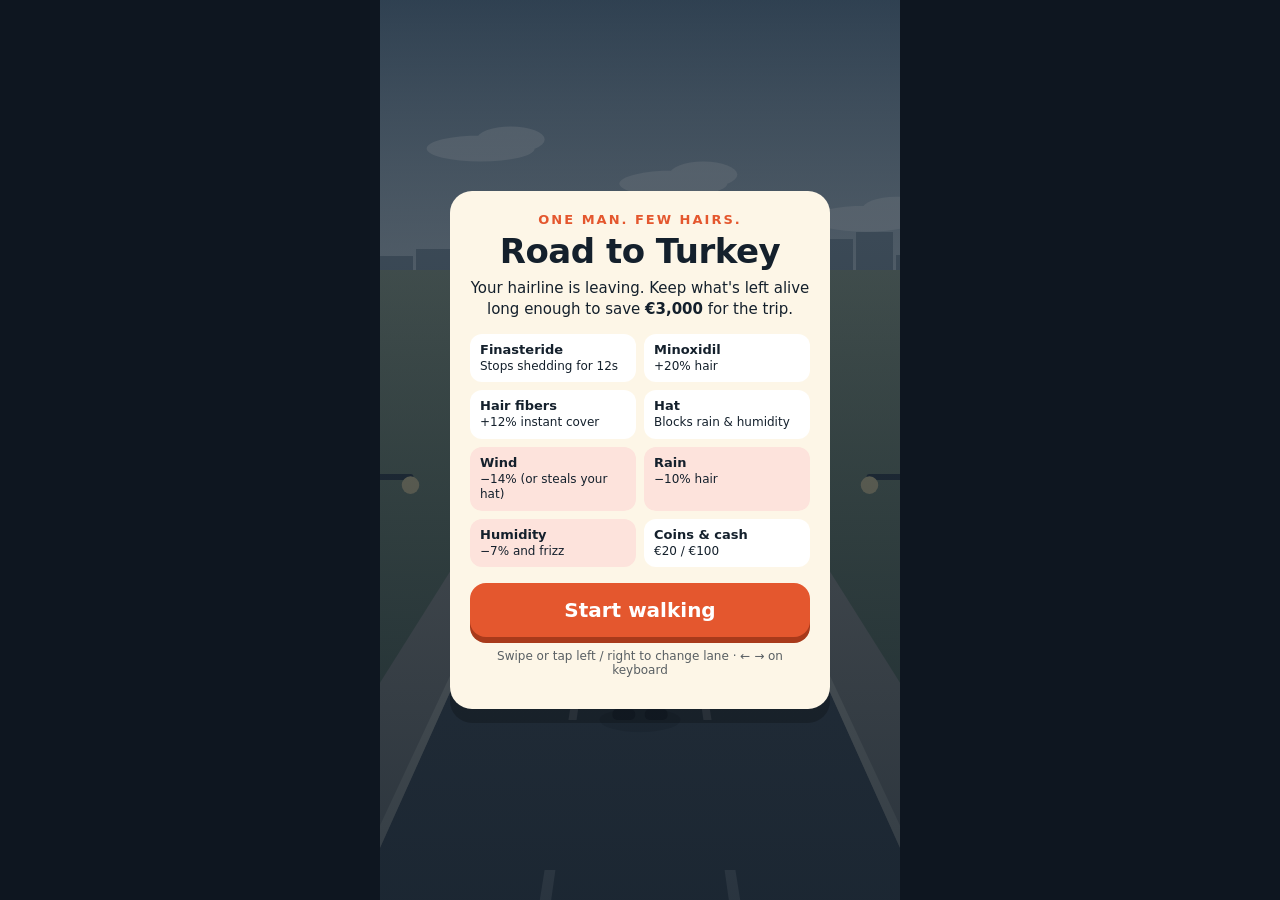
==== index.html @ 1659f9ea "Add Road to Turkey, a mobile lane-runner about saving hair and money Single-file HTML5 canvas game: " ====
<!doctype html>
<html lang="en">
<head>
<meta charset="utf-8">
<meta name="viewport" content="width=device-width, initial-scale=1, maximum-scale=1, user-scalable=no, viewport-fit=cover">
<meta name="theme-color" content="#1d2b3a">
<meta name="apple-mobile-web-app-capable" content="yes">
<meta name="mobile-web-app-capable" content="yes">
<title>Road to Turkey</title>
<style>
  :root {
    --ink: #14202c;
    --paper: #fdf6e7;
    --accent: #e4572e;
    --gold: #f2b632;
    --teal: #1f8a8a;
  }
  * { box-sizing: border-box; -webkit-tap-highlight-color: transparent; }
  html, body {
    margin: 0; height: 100%; overflow: hidden; background: #0e1620;
    font-family: ui-rounded, "SF Pro Rounded", "Nunito", system-ui, -apple-system, "Segoe UI", Roboto, sans-serif;
    color: var(--ink);
    overscroll-behavior: none; touch-action: none; user-select: none; -webkit-user-select: none;
  }
  #stage {
    position: relative; height: 100%; max-width: 520px; margin: 0 auto; overflow: hidden;
    background: #6f8aa0;
  }
  canvas { position: absolute; inset: 0; width: 100%; height: 100%; display: block; }

  /* HUD */
  #hud {
    position: absolute; left: 0; right: 0; top: 0; padding: calc(10px + env(safe-area-inset-top)) 12px 0;
    pointer-events: none; display: none;
  }
  .meter {
    background: rgba(20, 32, 44, .78); border-radius: 14px; padding: 7px 10px 9px; margin-bottom: 6px;
    color: #fff; backdrop-filter: blur(4px);
  }
  .meter .row { display: flex; justify-content: space-between; align-items: baseline; font-size: 13px; font-weight: 700; }
  .meter .row b { font-size: 16px; font-variant-numeric: tabular-nums; }
  .bar { height: 9px; border-radius: 6px; background: rgba(255,255,255,.18); margin-top: 5px; overflow: hidden; }
  .bar i { display: block; height: 100%; width: 0; border-radius: 6px; transition: width .15s linear; }
  #moneyBar { background: linear-gradient(90deg, #f2b632, #ffe08a); }
  #hairBar { background: linear-gradient(90deg, #7a4a21, #b9792f); }
  #hairBar.low { background: linear-gradient(90deg, #c0392b, #e4572e); }
  #chips { display: flex; gap: 6px; flex-wrap: wrap; }
  .chip {
    background: rgba(253, 246, 231, .94); border-radius: 999px; padding: 4px 10px; font-size: 12px; font-weight: 800;
    font-variant-numeric: tabular-nums;
  }
  #btns { position: absolute; right: 12px; top: calc(118px + env(safe-area-inset-top)); display: none; gap: 8px; flex-direction: column; }
  .iconbtn {
    width: 40px; height: 40px; border-radius: 50%; border: 0; background: rgba(20,32,44,.7); color: #fff;
    font-size: 15px; font-weight: 800; font-family: inherit;
  }

  /* Screens */
  .screen {
    position: absolute; inset: 0; display: none; flex-direction: column; align-items: center; justify-content: center;
    padding: 20px 22px calc(20px + env(safe-area-inset-bottom)); text-align: center;
    background: linear-gradient(180deg, rgba(20,32,44,.55), rgba(20,32,44,.86));
    overflow-y: auto;
  }
  .screen.on { display: flex; }
  .card {
    background: var(--paper); border-radius: 22px; padding: 22px 20px 20px; width: 100%; max-width: 380px;
    box-shadow: 0 14px 0 rgba(0,0,0,.22);
  }
  h1 { margin: 0; font-size: 34px; line-height: 1; letter-spacing: -.5px; }
  h1 small { display: block; font-size: 13px; letter-spacing: 2px; text-transform: uppercase; color: var(--accent); margin-bottom: 8px; }
  h2 { margin: 0 0 6px; font-size: 28px; line-height: 1.05; }
  p { margin: 10px 0 0; font-size: 15px; line-height: 1.4; }
  .legend { display: grid; grid-template-columns: 1fr 1fr; gap: 8px; margin-top: 14px; text-align: left; }
  .legend div { background: #fff; border-radius: 12px; padding: 8px 10px; font-size: 12px; line-height: 1.3; }
  .legend b { display: block; font-size: 13px; }
  .legend .bad { background: #fde3dc; }
  .play {
    margin-top: 16px; width: 100%; border: 0; border-radius: 16px; padding: 15px 10px; font-size: 20px; font-weight: 900;
    font-family: inherit; color: #fff; background: var(--accent); box-shadow: 0 6px 0 #a83a1b;
  }
  .play:active { transform: translateY(4px); box-shadow: 0 2px 0 #a83a1b; }
  .hint { font-size: 12px; opacity: .7; margin-top: 12px; }
  .big { font-size: 42px; font-weight: 900; font-variant-numeric: tabular-nums; margin-top: 8px; }
  .stats { display: flex; gap: 8px; margin-top: 12px; }
  .stats div { flex: 1; background: #fff; border-radius: 12px; padding: 8px 4px; font-size: 11px; text-transform: uppercase; letter-spacing: .5px; }
  .stats b { display: block; font-size: 18px; letter-spacing: 0; text-transform: none; }
  .plane { font-size: 0; height: 64px; position: relative; overflow: hidden; margin: -4px 0 6px; }
  .plane svg { position: absolute; top: 8px; left: -60px; width: 70px; animation: fly 2.6s ease-in-out infinite; }
  @keyframes fly { 0% { left: -70px; top: 30px; } 100% { left: 105%; top: 0; } }
</style>
</head>
<body>
<div id="stage">
  <canvas id="c"></canvas>

  <div id="hud">
    <div class="meter">
      <div class="row"><span>Turkey trip fund</span><b id="moneyTxt">€0 / €3,000</b></div>
      <div class="bar"><i id="moneyBar"></i></div>
    </div>
    <div class="meter">
      <div class="row"><span>Hair</span><b id="hairTxt">70%</b></div>
      <div class="bar"><i id="hairBar"></i></div>
    </div>
    <div id="chips"></div>
  </div>
  <div id="btns">
    <button class="iconbtn" id="pauseBtn" aria-label="Pause">II</button>
    <button class="iconbtn" id="muteBtn" aria-label="Toggle sound">♪</button>
  </div>

  <div class="screen on" id="startScreen">
    <div class="card">
      <h1><small>One man. Few hairs.</small>Road to Turkey</h1>
      <p>Your hairline is leaving. Keep what's left alive long enough to save <b>€3,000</b> for the trip.</p>
      <div class="legend">
        <div><b>Finasteride</b>Stops shedding for 12s</div>
        <div><b>Minoxidil</b>+20% hair</div>
        <div><b>Hair fibers</b>+12% instant cover</div>
        <div><b>Hat</b>Blocks rain &amp; humidity</div>
        <div class="bad"><b>Wind</b>−14% (or steals your hat)</div>
        <div class="bad"><b>Rain</b>−10% hair</div>
        <div class="bad"><b>Humidity</b>−7% and frizz</div>
        <div><b>Coins &amp; cash</b>€20 / €100</div>
      </div>
      <button class="play" id="startBtn">Start walking</button>
      <div class="hint">Swipe or tap left / right to change lane · ← → on keyboard</div>
      <div class="hint" id="bestTxt"></div>
    </div>
  </div>

  <div class="screen" id="pauseScreen">
    <div class="card">
      <h2>Paused</h2>
      <p>The wind is waiting.</p>
      <button class="play" id="resumeBtn">Keep walking</button>
    </div>
  </div>

  <div class="screen" id="overScreen">
    <div class="card">
      <h2 id="overTitle">Fully bald.</h2>
      <p id="overMsg"></p>
      <div class="big" id="overMoney">€0</div>
      <div class="stats">
        <div><b id="stDist">0 m</b>walked</div>
        <div><b id="stItems">0</b>treatments</div>
        <div><b id="stBest">€0</b>best</div>
      </div>
      <button class="play" id="againBtn">Try again</button>
    </div>
  </div>

  <div class="screen" id="winScreen">
    <div class="card">
      <div class="plane">
        <svg viewBox="0 0 70 30"><path d="M2 18 L50 14 Q66 13 67 17 Q66 21 50 21 L30 21 L18 29 L13 29 L20 21 L8 21 L4 25 L1 25 Z" fill="#e4572e"/><path d="M30 14 L22 3 L27 3 L40 14 Z" fill="#a83a1b"/></svg>
      </div>
      <h2>Istanbul, booked!</h2>
      <p id="winMsg"></p>
      <div class="stats">
        <div><b id="wTime">0s</b>time</div>
        <div><b id="wHair">0%</b>hair left</div>
        <div><b id="wBest">–</b>fastest</div>
      </div>
      <button class="play" id="winAgainBtn">Save up again</button>
    </div>
  </div>
</div>

<script>
(() => {
'use strict';

// ---------- Config ----------
const GOAL = 3000;
const F = 12;            // perspective focal distance
const D_MAX = 70;        // spawn distance
const ROW_GAP = 9;       // world units between rows
const START_HAIR = 70;

const ITEMS = {
  coin: { money: 20 },
  bill: { money: 100 },
  fin:  { label: 'FINASTERIDE' },
  minox:{ label: 'MINOXIDIL' },
  fiber:{ label: 'FIBERS' },
  hat:  { label: 'HAT' },
  wind: { hazard: true, dmg: 14 },
  rain: { hazard: true, dmg: 10 },
  humid:{ hazard: true, dmg: 7 },
};

// ---------- DOM ----------
const $ = id => document.getElementById(id);
const stage = $('stage'), cv = $('c'), ctx = cv.getContext('2d');
let W = 0, H = 0, DPR = 1, cx = 0, hz = 0, py = 0, laneW = 0, U = 0;

function resize() {
  DPR = Math.min(window.devicePixelRatio || 1, 2.5);
  W = stage.clientWidth; H = stage.clientHeight;
  cv.width = Math.round(W * DPR); cv.height = Math.round(H * DPR);
  cx = W / 2; hz = H * 0.3; py = H * 0.8;
  laneW = Math.min(W * 0.27, 135);
  U = laneW * 0.5;
}
window.addEventListener('resize', resize);
resize();

// ---------- Storage (best-effort) ----------
const store = {
  get(k) { try { return localStorage.getItem(k); } catch (e) { return null; } },
  set(k, v) { try { localStorage.setItem(k, v); } catch (e) {} },
};

// ---------- Audio ----------
let ac = null, muted = store.get('rtt_muted') === '1';
function initAudio() {
  if (ac || muted) return;
  try { ac = new (window.AudioContext || window.webkitAudioContext)(); } catch (e) {}
}
function tone(freq, dur, type, vol, slide) {
  if (muted || !ac) return;
  const t = ac.currentTime, o = ac.createOscillator(), g = ac.createGain();
  o.type = type || 'sine'; o.frequency.setValueAtTime(freq, t);
  if (slide) o.frequency.exponentialRampToValueAtTime(slide, t + dur);
  g.gain.setValueAtTime(vol || 0.08, t); g.gain.exponentialRampToValueAtTime(0.0001, t + dur);
  o.connect(g).connect(ac.destination); o.start(t); o.stop(t + dur);
}
const sfx = {
  coin: () => { tone(880, .08, 'square', .04); setTimeout(() => tone(1320, .1, 'square', .04), 60); },
  item: () => { tone(520, .1, 'triangle', .09); setTimeout(() => tone(780, .16, 'triangle', .09), 90); },
  hit:  () => tone(220, .28, 'sawtooth', .08, 70),
  move: () => tone(340, .05, 'sine', .03),
  win:  () => [523, 659, 784, 1047].forEach((f, i) => setTimeout(() => tone(f, .22, 'triangle', .1), i * 130)),
  lose: () => [392, 330, 262, 196].forEach((f, i) => setTimeout(() => tone(f, .25, 'sawtooth', .06), i * 170)),
};
function buzz(ms) { try { navigator.vibrate && navigator.vibrate(ms); } catch (e) {} }

// ---------- State ----------
let state = 'start';   // start | play | pause | over | win
let g = null;

function newGame() {
  g = {
    t: 0, dist: 0, speed: 15, nextRow: 30,
    lane: 0, x: 0,
    hair: START_HAIR, money: 0, items: 0,
    hatT: 0, finT: 0, invT: 0, frizzT: 0, shake: 0,
    objs: [], pops: [], parts: [],
    trailLane: 0, trailLeft: 0, sinceHelp: 0,
    hudKey: '',
  };
}
newGame();

// ---------- Spawning ----------
const rnd = (a, b) => a + Math.random() * (b - a);
const pick = arr => arr[Math.floor(Math.random() * arr.length)];
function addObj(type, lane, d) { g.objs.push({ type, lane, d, seed: Math.random() * 10 }); }

function spawnRow(d) {
  const lanes = [-1, 0, 1];
  const prog = Math.min(1, g.t / 90);
  g.sinceHelp++;

  if (g.trailLeft > 0) {           // continue a coin trail
    addObj('coin', g.trailLane, d); g.trailLeft--;
    if (Math.random() < 0.25 + prog * 0.3) addObj(pick(['wind', 'rain', 'humid']), pick(lanes.filter(l => l !== g.trailLane)), d);
    return;
  }

  const needHelp = g.sinceHelp > 9 || (g.hair < 30 && g.sinceHelp > 4);
  const r = Math.random();
  if (needHelp || r < 0.13) {      // treatment row
    const pool = g.hair < 35 ? ['minox', 'minox', 'fiber', 'fin', 'hat'] : ['minox', 'fiber', 'fin', 'hat', 'hat'];
    const lane = pick(lanes);
    addObj(pick(pool), lane, d);
    if (Math.random() < prog * 0.6) addObj(pick(['wind', 'rain', 'humid']), pick(lanes.filter(l => l !== lane)), d);
    g.sinceHelp = 0;
  } else if (r < 0.58) {           // hazard row, always leaves a free lane
    const n = Math.random() < 0.25 + prog * 0.45 ? 2 : 1;
    const shuffled = lanes.slice().sort(() => Math.random() - 0.5);
    const type = pick(['wind', 'rain', 'humid']);
    for (let i = 0; i < n; i++) addObj(Math.random() < 0.7 ? type : pick(['wind', 'rain', 'humid']), shuffled[i], d);
    for (let i = n; i < 3; i++) if (Math.random() < 0.5) addObj('coin', shuffled[i], d);
  } else if (r < 0.9) {            // start coin trail
    g.trailLane = pick(lanes); g.trailLeft = 2 + Math.floor(Math.random() * 3);
    addObj('coin', g.trailLane, d);
  } else {                         // cash, guarded by weather
    const lane = pick(lanes);
    addObj('bill', lane, d);
    if (Math.random() < 0.6) addObj(pick(['wind', 'rain', 'humid']), pick(lanes.filter(l => l !== lane)), d);
  }
}

// ---------- Gameplay ----------
function pop(text, color) { g.pops.push({ text, color: color || '#fff', t: 0, x: g.x, off: g.pops.length * 0.25 }); }
function strands(n, color) {
  for (let i = 0; i < n; i++) g.parts.push({
    x: 0, y: 0, vx: rnd(-1.6, 1.6), vy: rnd(-2.6, -0.6), rot: rnd(0, 6), t: 0, life: rnd(.6, 1.1), color: color || '#4a2f17',
  });
}

function collect(o) {
  const def = ITEMS[o.type];
  if (def.hazard) {
    if (g.invT > 0) return;
    if (o.type === 'wind' && g.hatT > 0) {
      g.hatT = 0; g.invT = 0.7; g.shake = 0.25;
      pop('Hat blown away!', '#ffd9cf'); sfx.hit(); buzz(40);
      g.parts.push({ hat: true, x: 0, y: 0, vx: rnd(1.5, 2.5) * (Math.random() < .5 ? -1 : 1), vy: -3, rot: 0, t: 0, life: 1.2 });
      return;
    }
    if (g.hatT > 0) { pop('Hat saved you', '#c8f0e6'); g.invT = 0.5; sfx.move(); return; }
    g.hair -= def.dmg; g.invT = 0.9; g.shake = 0.3;
    if (o.type === 'humid') g.frizzT = 2.5;
    pop({ wind: 'Wind! ', rain: 'Rain! ', humid: 'Humidity! ' }[o.type] + '−' + def.dmg + '%', '#ffb4a2');
    strands(8); sfx.hit(); buzz(70);
    return;
  }
  o.dead = true;
  if (def.money) { g.money += def.money; pop('+€' + def.money, '#ffe08a'); sfx.coin(); return; }
  g.items++; sfx.item(); buzz(15);
  if (o.type === 'fin')   { g.finT = 12; g.hair += 4; pop('Finasteride: no shedding', '#bfe3ff'); }
  if (o.type === 'minox') { g.hair += 20; pop('Minoxidil +20%', '#c9f5c0'); }
  if (o.type === 'fiber') { g.hair += 12; pop('Fibers +12%', '#e6d2bd'); }
  if (o.type === 'hat')   { g.hatT = 12; pop('Hat on', '#ffd0c4'); }
  g.hair = Math.min(100, g.hair);
}

function move(dir) {
  if (state !== 'play') return;
  const n = Math.max(-1, Math.min(1, g.lane + dir));
  if (n !== g.lane) { g.lane = n; sfx.move(); }
}

function update(dt) {
  g.t += dt;
  g.speed = Math.min(27, 15 + g.t * 0.1);
  const step = g.speed * dt;
  g.dist += step;

  g.x += (g.lane - g.x) * Math.min(1, dt * 16);

  g.nextRow -= step;
  while (g.nextRow <= 0) { spawnRow(D_MAX + g.nextRow); g.nextRow += ROW_GAP; }

  for (const o of g.objs) {
    o.d -= step;
    if (!o.hit && o.d < 0.9 && o.d > -0.9 && Math.abs(o.lane - g.x) < 0.5) {
      if (!ITEMS[o.type].hazard || g.invT <= 0) o.hit = true;
      collect(o);
    }
  }
  g.objs = g.objs.filter(o => !o.dead && o.d > -6);

  // natural balding
  if (g.finT <= 0) g.hair -= (0.8 + Math.min(0.7, g.t * 0.007)) * dt;
  g.hatT = Math.max(0, g.hatT - dt);
  g.finT = Math.max(0, g.finT - dt);
  g.invT = Math.max(0, g.invT - dt);
  g.frizzT = Math.max(0, g.frizzT - dt);
  g.shake = Math.max(0, g.shake - dt);

  for (const p of g.pops) p.t += dt;
  g.pops = g.pops.filter(p => p.t < 1.2);
  for (const p of g.parts) { p.t += dt; p.x += p.vx * dt; p.y += p.vy * dt; p.vy += 5 * dt; p.rot += dt * 6; }
  g.parts = g.parts.filter(p => p.t < p.life);

  if (g.money >= GOAL) return finish(true);
  if (g.hair <= 0) { g.hair = 0; return finish(false); }
}

function finish(won) {
  const best = Math.max(+(store.get('rtt_best') || 0), Math.min(g.money, GOAL));
  store.set('rtt_best', String(best));
  syncHud(true);
  $('hud').style.display = 'none'; $('btns').style.display = 'none';
  if (won) {
    state = 'win'; sfx.win(); buzz([40, 60, 40, 60, 120]);
    const prev = +(store.get('rtt_fast') || 0);
    const fast = prev ? Math.min(prev, g.t) : g.t;
    store.set('rtt_fast', String(fast));
    $('winMsg').textContent = `You saved €${GOAL.toLocaleString()} with ${Math.round(g.hair)}% of your hair still attached. The clinic is expecting you.`;
    $('wTime').textContent = Math.round(g.t) + 's';
    $('wHair').textContent = Math.round(g.hair) + '%';
    $('wBest').textContent = Math.round(fast) + 's';
    $('winScreen').classList.add('on');
  } else {
    state = 'over'; sfx.lose(); buzz(200);
    const left = GOAL - g.money;
    $('overMsg').textContent = `The weather won. You were €${left.toLocaleString()} short of the Turkey trip.`;
    $('overMoney').textContent = '€' + g.money.toLocaleString();
    $('stDist').textContent = Math.round(g.dist * 0.6) + ' m';
    $('stItems').textContent = g.items;
    $('stBest').textContent = '€' + best.toLocaleString();
    $('overScreen').classList.add('on');
  }
}

// ---------- HUD ----------
function syncHud(force) {
  const key = [g.money, Math.ceil(g.hair), Math.ceil(g.hatT), Math.ceil(g.finT)].join('|');
  if (!force && key === g.hudKey) return;
  g.hudKey = key;
  $('moneyTxt').textContent = `€${g.money.toLocaleString()} / €${GOAL.toLocaleString()}`;
  $('moneyBar').style.width = Math.min(100, g.money / GOAL * 100) + '%';
  $('hairTxt').textContent = Math.ceil(g.hair) + '%';
  $('hairBar').style.width = Math.max(0, g.hair) + '%';
  $('hairBar').classList.toggle('low', g.hair < 25);
  let chips = '';
  if (g.hatT > 0) chips += `<span class="chip">Hat ${Math.ceil(g.hatT)}s</span>`;
  if (g.finT > 0) chips += `<span class="chip">Finasteride ${Math.ceil(g.finT)}s</span>`;
  $('chips').innerHTML = chips;
}

// ---------- Rendering ----------
function proj(lane, d) {
  const s = F / (F + d);
  return { x: cx + lane * laneW * s, y: hz + (py - hz) * s, s };
}
function rr(x, y, w, h, r) {
  ctx.beginPath();
  ctx.moveTo(x + r, y); ctx.arcTo(x + w, y, x + w, y + h, r); ctx.arcTo(x + w, y + h, x, y + h, r);
  ctx.arcTo(x, y + h, x, y, r); ctx.arcTo(x, y, x + w, y, r); ctx.closePath();
}
function quad(l1, l2, d1, d2, fill) {
  const a = proj(l1, d1), b = proj(l2, d1), c = proj(l2, d2), e = proj(l1, d2);
  ctx.fillStyle = fill; ctx.beginPath();
  ctx.moveTo(a.x, a.y); ctx.lineTo(b.x, b.y); ctx.lineTo(c.x, c.y); ctx.lineTo(e.x, e.y); ctx.closePath(); ctx.fill();
}

function drawWorld(time) {
  // sky
  let gr = ctx.createLinearGradient(0, 0, 0, hz);
  gr.addColorStop(0, '#51697f'); gr.addColorStop(1, '#b9c6cf');
  ctx.fillStyle = gr; ctx.fillRect(0, 0, W, hz + 2);

  // drifting clouds
  ctx.fillStyle = 'rgba(255,255,255,.35)';
  for (let i = 0; i < 4; i++) {
    const x = ((i * 190 + time * (6 + i * 2)) % (W + 200)) - 100, y = hz * (0.42 + 0.13 * i);
    ctx.beginPath(); ctx.ellipse(x, y, 54, 13, 0, 0, 7); ctx.ellipse(x + 30, y - 9, 34, 13, 0, 0, 7); ctx.fill();
  }

  // skyline
  ctx.fillStyle = '#7d8f9d';
  for (let i = 0; i < 14; i++) {
    const bw = W / 13, bh = 14 + ((i * 37) % 30);
    ctx.fillRect(i * bw - 4, hz - bh, bw - 3, bh + 1);
  }

  // ground
  gr = ctx.createLinearGradient(0, hz, 0, H);
  gr.addColorStop(0, '#8d9b84'); gr.addColorStop(1, '#5f7a55');
  ctx.fillStyle = gr; ctx.fillRect(0, hz, W, H - hz);

  // pavement + road
  quad(-2.1, 2.1, 600, -9, '#b3aca0');
  quad(-1.5, 1.5, 600, -9, '#4a515a');
  quad(-1.56, -1.5, 600, -9, '#e9e2d0');
  quad(1.5, 1.56, 600, -9, '#e9e2d0');

  // lane dashes
  const off = g.dist % 6;
  for (let d = -6 - off; d < 150; d += 6) {
    if (d + 3 < -8) continue;
    quad(-0.53, -0.47, d + 3, Math.max(d, -8), 'rgba(255,255,255,.55)');
    quad(0.47, 0.53, d + 3, Math.max(d, -8), 'rgba(255,255,255,.55)');
  }

  // roadside lamp posts
  const off2 = g.dist % 14;
  for (let d = 126 - off2; d > -7; d -= 14) {
    for (const side of [-1, 1]) {
      const p = proj(side * 2.0, d), h = U * 3.6 * p.s;
      ctx.globalAlpha = Math.min(1, (140 - d) / 40);
      ctx.strokeStyle = '#2f3a45'; ctx.lineWidth = Math.max(1, U * 0.09 * p.s); ctx.lineCap = 'round';
      ctx.beginPath(); ctx.moveTo(p.x, p.y); ctx.lineTo(p.x, p.y - h); ctx.lineTo(p.x - side * U * 0.6 * p.s, p.y - h); ctx.stroke();
      ctx.fillStyle = '#ffe9a8';
      ctx.beginPath(); ctx.arc(p.x - side * U * 0.6 * p.s, p.y - h + U * 0.12 * p.s, U * 0.13 * p.s, 0, 7); ctx.fill();
    }
  }
  ctx.globalAlpha = 1;
}

function shadow(p, w) {
  ctx.fillStyle = 'rgba(0,0,0,.25)';
  ctx.beginPath(); ctx.ellipse(p.x, p.y, w * p.s, w * 0.3 * p.s, 0, 0, 7); ctx.fill();
}
function label(text, x, y, s) {
  const fs = Math.max(7, U * 0.22 * s);
  ctx.font = `800 ${fs}px ui-rounded, system-ui, sans-serif`; ctx.textAlign = 'center'; ctx.textBaseline = 'middle';
  const w = ctx.measureText(text).width + fs;
  ctx.fillStyle = 'rgba(20,32,44,.8)'; rr(x - w / 2, y - fs * 0.8, w, fs * 1.6, fs * 0.8); ctx.fill();
  ctx.fillStyle = '#fff'; ctx.fillText(text, x, y + fs * 0.05);
}

function drawObj(o, time) {
  const p = proj(o.lane, o.d), s = p.s, u = U * s;
  ctx.globalAlpha = Math.min(1, (D_MAX - o.d) / 12) * (o.hit && ITEMS[o.type].hazard ? 0.45 : 1);
  const bob = Math.sin(time * 4 + o.seed) * u * 0.08;
  const x = p.x, y = p.y - u * 0.75 + bob;   // item centre

  switch (o.type) {
    case 'coin': {
      shadow(p, U * 0.3);
      const sq = Math.abs(Math.cos(time * 3 + o.seed));
      ctx.fillStyle = '#c98f14'; ctx.beginPath(); ctx.ellipse(x, y, u * 0.34 * (0.25 + 0.75 * sq), u * 0.34, 0, 0, 7); ctx.fill();
      ctx.fillStyle = '#f7c948'; ctx.beginPath(); ctx.ellipse(x, y, u * 0.27 * (0.25 + 0.75 * sq), u * 0.27, 0, 0, 7); ctx.fill();
      if (sq > 0.5) {
        ctx.fillStyle = '#a06d06'; ctx.font = `900 ${u * 0.36}px system-ui, sans-serif`; ctx.textAlign = 'center'; ctx.textBaseline = 'middle';
        ctx.fillText('€', x, y + u * 0.02);
      }
      break;
    }
    case 'bill': {
      shadow(p, U * 0.45);
      ctx.save(); ctx.translate(x, y); ctx.rotate(Math.sin(time * 2 + o.seed) * 0.15);
      ctx.fillStyle = '#2e8b57'; rr(-u * 0.55, -u * 0.3, u * 1.1, u * 0.6, u * 0.07); ctx.fill();
      ctx.strokeStyle = '#bfe8cf'; ctx.lineWidth = u * 0.04; rr(-u * 0.47, -u * 0.22, u * 0.94, u * 0.44, u * 0.04); ctx.stroke();
      ctx.fillStyle = '#eafff1'; ctx.font = `900 ${u * 0.3}px system-ui, sans-serif`; ctx.textAlign = 'center'; ctx.textBaseline = 'middle';
      ctx.fillText('€100', 0, u * 0.02);
      ctx.restore();
      break;
    }
    case 'fin': {
      shadow(p, U * 0.4);
      ctx.save(); ctx.translate(x, y); ctx.rotate(-0.6);
      const w = u * 0.95, h = u * 0.42;
      ctx.fillStyle = '#f4f7fb'; rr(-w / 2, -h / 2, w, h, h / 2); ctx.fill();
      ctx.save(); ctx.beginPath(); ctx.rect(0, -h, w, h * 2); ctx.clip();
      ctx.fillStyle = '#3d7fd9'; rr(-w / 2, -h / 2, w, h, h / 2); ctx.fill(); ctx.restore();
      ctx.fillStyle = 'rgba(255,255,255,.6)'; rr(-w * 0.36, -h * 0.32, w * 0.5, h * 0.16, h * 0.08); ctx.fill();
      ctx.restore();
      label(ITEMS.fin.label, x, y - u * 0.62, s);
      break;
    }
    case 'minox': {
      shadow(p, U * 0.35);
      ctx.fillStyle = '#7b4a25'; rr(x - u * 0.3, y - u * 0.25, u * 0.6, u * 0.75, u * 0.1); ctx.fill();
      ctx.fillStyle = '#f6efe0'; ctx.fillRect(x - u * 0.3, y - u * 0.05, u * 0.6, u * 0.32);
      ctx.fillStyle = '#7b4a25'; ctx.font = `900 ${u * 0.2}px system-ui, sans-serif`; ctx.textAlign = 'center'; ctx.textBaseline = 'middle';
      ctx.fillText('5%', x, y + u * 0.12);
      ctx.fillStyle = '#222'; rr(x - u * 0.13, y - u * 0.5, u * 0.26, u * 0.27, u * 0.04); ctx.fill();
      ctx.fillStyle = '#c0392b'; ctx.beginPath(); ctx.ellipse(x, y - u * 0.6, u * 0.11, u * 0.15, 0, 0, 7); ctx.fill();
      label(ITEMS.minox.label, x, y - u * 0.98, s);
      break;
    }
    case 'fiber': {
      shadow(p, U * 0.35);
      ctx.fillStyle = '#1c1c1f'; rr(x - u * 0.27, y - u * 0.3, u * 0.54, u * 0.8, u * 0.08); ctx.fill();
      ctx.fillStyle = '#d9b36c'; ctx.fillRect(x - u * 0.27, y - u * 0.02, u * 0.54, u * 0.2);
      ctx.fillStyle = '#3a3a40'; rr(x - u * 0.27, y - u * 0.44, u * 0.54, u * 0.18, u * 0.06); ctx.fill();
      ctx.fillStyle = '#4a2f17';
      for (let i = 0; i < 6; i++) {
        const a = time * 2 + i * 1.1 + o.seed;
        ctx.fillRect(x + Math.sin(a) * u * 0.3, y - u * 0.55 - ((a * 0.2) % 1) * u * 0.3, u * 0.05, u * 0.05);
      }
      label(ITEMS.fiber.label, x, y - u * 1.0, s);
      break;
    }
    case 'hat': {
      shadow(p, U * 0.45);
      drawCap(x, y + u * 0.1, u * 0.5);
      label(ITEMS.hat.label, x, y - u * 0.62, s);
      break;
    }
    case 'rain': {
      ctx.fillStyle = 'rgba(70,110,160,.35)';
      ctx.beginPath(); ctx.ellipse(p.x, p.y, u * 0.85, u * 0.22, 0, 0, 7); ctx.fill();
      const top = p.y - u * 3.1;
      ctx.strokeStyle = 'rgba(190,220,255,.85)'; ctx.lineWidth = Math.max(1, u * 0.045); ctx.lineCap = 'round';
      ctx.beginPath();
      for (let i = 0; i < 9; i++) {
        const rx = p.x + (i - 4) * u * 0.19, ph = (time * 2.4 + i * 0.37 + o.seed) % 1;
        const ry = top + u * 0.3 + ph * u * 2.6;
        ctx.moveTo(rx, ry); ctx.lineTo(rx - u * 0.05, ry + u * 0.3);
      }
      ctx.stroke();
      ctx.fillStyle = '#3b4756';
      ctx.beginPath();
      ctx.ellipse(p.x - u * 0.45, top, u * 0.5, u * 0.34, 0, 0, 7);
      ctx.ellipse(p.x + u * 0.4, top + u * 0.02, u * 0.55, u * 0.36, 0, 0, 7);
      ctx.ellipse(p.x, top - u * 0.22, u * 0.55, u * 0.42, 0, 0, 7);
      ctx.fill();
      ctx.fillStyle = '#566477';
      ctx.beginPath(); ctx.ellipse(p.x - u * 0.1, top - u * 0.32, u * 0.34, u * 0.2, 0, 0, 7); ctx.fill();
      break;
    }
    case 'wind': {
      const cy0 = p.y - u * 1.1;
      ctx.fillStyle = 'rgba(255,255,255,.14)';
      ctx.beginPath(); ctx.ellipse(p.x, cy0, u * 0.9, u * 1.1, 0, 0, 7); ctx.fill();
      ctx.strokeStyle = 'rgba(255,255,255,.92)'; ctx.lineWidth = Math.max(1.2, u * 0.09); ctx.lineCap = 'round';
      for (let i = 0; i < 3; i++) {
        const yy = cy0 + (i - 1) * u * 0.6, ph = Math.sin(time * 6 + i * 2 + o.seed) * u * 0.25;
        const dir = i % 2 ? -1 : 1;
        ctx.beginPath();
        ctx.moveTo(p.x - dir * u * 0.8 + ph, yy);
        ctx.lineTo(p.x + dir * u * 0.35 + ph, yy);
        ctx.arc(p.x + dir * u * 0.35 + ph, yy - u * 0.2, u * 0.2, Math.PI / 2, dir > 0 ? -Math.PI * 0.9 : Math.PI * 1.9, dir > 0);
        ctx.stroke();
      }
      // leaf
      const la = time * 5 + o.seed;
      ctx.save(); ctx.translate(p.x + Math.cos(la) * u * 0.7, cy0 + Math.sin(la * 1.3) * u * 0.7); ctx.rotate(la);
      ctx.fillStyle = '#c9772b'; ctx.beginPath(); ctx.ellipse(0, 0, u * 0.16, u * 0.07, 0, 0, 7); ctx.fill(); ctx.restore();
      break;
    }
    case 'humid': {
      const cy0 = p.y - u * 0.9;
      for (let i = 0; i < 5; i++) {
        const a = time * 0.9 + i * 1.3 + o.seed;
        ctx.fillStyle = i % 2 ? 'rgba(214,236,196,.42)' : 'rgba(236,246,214,.36)';
        ctx.beginPath();
        ctx.ellipse(p.x + Math.cos(a) * u * 0.35, cy0 + Math.sin(a * 1.4) * u * 0.3 + (i - 2) * u * 0.22, u * 0.7, u * 0.5, 0, 0, 7);
        ctx.fill();
      }
      ctx.fillStyle = 'rgba(120,190,215,.95)';
      for (let i = 0; i < 4; i++) {
        const dx = p.x + (i - 1.5) * u * 0.36, dy = cy0 + Math.sin(time * 3 + i * 1.7 + o.seed) * u * 0.4;
        ctx.beginPath(); ctx.moveTo(dx, dy - u * 0.17); ctx.quadraticCurveTo(dx + u * 0.13, dy + u * 0.04, dx, dy + u * 0.1);
        ctx.quadraticCurveTo(dx - u * 0.13, dy + u * 0.04, dx, dy - u * 0.17); ctx.fill();
      }
      break;
    }
  }
  ctx.globalAlpha = 1;
}

function drawCap(x, y, r) {
  ctx.fillStyle = '#a83a1b';
  ctx.beginPath(); ctx.ellipse(x, y + r * 0.02, r * 1.25, r * 0.3, 0, 0, 7); ctx.fill();
  ctx.fillStyle = '#e4572e';
  ctx.beginPath(); ctx.arc(x, y, r, Math.PI, 0); ctx.closePath(); ctx.fill();
  ctx.strokeStyle = '#a83a1b'; ctx.lineWidth = r * 0.07;
  ctx.beginPath(); ctx.moveTo(x, y - r); ctx.lineTo(x, y); ctx.stroke();
  ctx.fillStyle = '#fdf6e7'; ctx.beginPath(); ctx.arc(x, y - r, r * 0.12, 0, 7); ctx.fill();
}

function drawPlayer(time) {
  const p = proj(g.x, 0), u = U;
  const walk = state === 'play' ? time * (6 + g.speed * 0.25) : 0;
  const sw = Math.sin(walk);
  const lean = (g.lane - g.x) * 0.25;
  const flash = g.invT > 0 && Math.floor(time * 16) % 2 === 0;

  shadow(p, u * 0.6);
  ctx.save();
  ctx.translate(p.x, p.y);
  ctx.rotate(lean);
  if (flash) ctx.globalAlpha = 0.45;

  // legs
  for (const side of [-1, 1]) {
    const lift = Math.max(0, sw * side) * u * 0.22;
    ctx.fillStyle = '#2b3a55'; rr(side * u * 0.24 - u * 0.15, -u * 0.85 - lift, u * 0.3, u * 0.75, u * 0.1); ctx.fill();
    ctx.fillStyle = '#1b1b1f'; rr(side * u * 0.24 - u * 0.17, -u * 0.16 - lift, u * 0.34, u * 0.16, u * 0.07); ctx.fill();
  }
  // arms
  for (const side of [-1, 1]) {
    ctx.save(); ctx.translate(side * u * 0.5, -u * 1.55); ctx.rotate(side * 0.12 + sw * side * 0.35);
    ctx.fillStyle = '#17706f'; rr(-u * 0.12, 0, u * 0.24, u * 0.68, u * 0.11); ctx.fill();
    ctx.fillStyle = '#e8b990'; ctx.beginPath(); ctx.arc(0, u * 0.7, u * 0.11, 0, 7); ctx.fill();
    ctx.restore();
  }
  // torso
  ctx.fillStyle = '#1f8a8a'; rr(-u * 0.48, -u * 1.68, u * 0.96, u * 0.98, u * 0.22); ctx.fill();
  ctx.fillStyle = 'rgba(0,0,0,.12)'; ctx.fillRect(-u * 0.02, -u * 1.6, u * 0.04, u * 0.85);

  // head (seen from behind)
  const hy = -u * 2.02 + Math.abs(sw) * u * 0.03, r = u * 0.37;
  ctx.fillStyle = '#e8b990'; rr(-u * 0.11, hy + r * 0.6, u * 0.22, u * 0.3, u * 0.05); ctx.fill();
  ctx.beginPath(); ctx.arc(-r * 0.98, hy + r * 0.1, r * 0.2, 0, 7); ctx.arc(r * 0.98, hy + r * 0.1, r * 0.2, 0, 7); ctx.fill();

  const bald = 1 - Math.max(0, Math.min(100, g.hair)) / 100;
  ctx.fillStyle = '#4a2f17'; ctx.beginPath(); ctx.arc(0, hy, r, 0, 7); ctx.fill();
  // frizz spikes
  if (g.frizzT > 0 && bald < 0.95) {
    ctx.strokeStyle = '#4a2f17'; ctx.lineWidth = u * 0.045; ctx.lineCap = 'round'; ctx.beginPath();
    for (let i = 0; i < 12; i++) {
      const a = Math.PI * (0.05 + i * 0.082) + Math.sin(time * 20 + i) * 0.05, rr2 = r * (1.22 + (i % 2) * 0.12);
      ctx.moveTo(Math.cos(a) * r * 0.95, hy + Math.sin(a) * r * 0.95);
      ctx.lineTo(Math.cos(a) * rr2, hy + Math.sin(a) * rr2);
      const b = -a * 0.5 - 0.3;
      ctx.moveTo(Math.cos(b) * r * 0.95, hy + Math.sin(b) * r * 0.95);
      ctx.lineTo(Math.cos(b) * rr2, hy + Math.sin(b) * rr2);
    }
    ctx.stroke();
  }
  // the bald spot grows from the crown
  ctx.save(); ctx.beginPath(); ctx.arc(0, hy, r, 0, 7); ctx.clip();
  ctx.fillStyle = '#e8b990';
  ctx.beginPath(); ctx.ellipse(0, hy - r * 0.42, r * (0.3 + 0.95 * bald), r * (0.24 + 1.25 * bald), 0, 0, 7); ctx.fill();
  ctx.fillStyle = 'rgba(255,255,255,.5)';
  ctx.beginPath(); ctx.ellipse(-r * 0.12, hy - r * 0.55, r * (0.1 + 0.2 * bald), r * (0.06 + 0.1 * bald), -0.4, 0, 7); ctx.fill();
  ctx.restore();

  if (g.hatT > 0 && !(g.hatT < 3 && Math.floor(time * 6) % 2 === 0)) drawCap(0, hy - r * 0.05, r * 1.08);
  if (g.finT > 0) {   // protective ring
    ctx.strokeStyle = `rgba(120,180,255,${0.5 + 0.3 * Math.sin(time * 6)})`; ctx.lineWidth = u * 0.06;
    ctx.beginPath(); ctx.arc(0, hy, r * 1.45, 0, 7); ctx.stroke();
  }

  // particles (relative to head)
  for (const q of g.parts) {
    ctx.globalAlpha = 1 - q.t / q.life;
    ctx.save(); ctx.translate(q.x * u, hy + q.y * u); ctx.rotate(q.rot);
    if (q.hat) drawCap(0, 0, r);
    else { ctx.strokeStyle = q.color; ctx.lineWidth = u * 0.04; ctx.beginPath(); ctx.moveTo(-u * 0.1, 0); ctx.quadraticCurveTo(0, -u * 0.08, u * 0.1, 0); ctx.stroke(); }
    ctx.restore();
  }
  ctx.restore();
  ctx.globalAlpha = 1;

  // popups
  for (const q of g.pops) {
    const a = 1 - Math.max(0, (q.t - 0.7) / 0.5);
    ctx.globalAlpha = a;
    ctx.font = `900 ${Math.max(15, U * 0.34)}px ui-rounded, system-ui, sans-serif`; ctx.textAlign = 'center'; ctx.textBaseline = 'middle';
    const tx = Math.max(90, Math.min(W - 90, p.x)), ty = p.y - U * 2.9 - q.t * U * 1.1 - q.off * U;
    ctx.lineWidth = 5; ctx.strokeStyle = 'rgba(20,32,44,.85)'; ctx.lineJoin = 'round';
    ctx.strokeText(q.text, tx, ty); ctx.fillStyle = q.color; ctx.fillText(q.text, tx, ty);
  }
  ctx.globalAlpha = 1;
}

function render(time) {
  ctx.setTransform(DPR, 0, 0, DPR, 0, 0);
  ctx.clearRect(0, 0, W, H);
  ctx.save();
  if (g.shake > 0) ctx.translate(rnd(-1, 1) * g.shake * 22, rnd(-1, 1) * g.shake * 14);
  drawWorld(time);
  const sorted = g.objs.slice().sort((a, b) => b.d - a.d);
  let drawn = false;
  for (const o of sorted) {
    if (!drawn && o.d < 0) { drawPlayer(time); drawn = true; }
    drawObj(o, time);
  }
  if (!drawn) drawPlayer(time);
  ctx.restore();

  // low-hair vignette
  if (state === 'play' && g.hair < 25) {
    const a = (1 - g.hair / 25) * (0.3 + 0.12 * Math.sin(time * 7));
    const v = ctx.createRadialGradient(cx, H / 2, H * 0.3, cx, H / 2, H * 0.75);
    v.addColorStop(0, 'rgba(200,40,20,0)'); v.addColorStop(1, `rgba(200,40,20,${a})`);
    ctx.fillStyle = v; ctx.fillRect(0, 0, W, H);
  }
}

// ---------- Loop ----------
let last = 0;
function frame(ts) {
  const time = ts / 1000;
  const dt = Math.min(0.05, time - last || 0);
  last = time;
  if (state === 'play') { update(dt); if (state === 'play') syncHud(); }
  render(time);
  requestAnimationFrame(frame);
}
requestAnimationFrame(frame);

// ---------- Flow ----------
function start() {
  initAudio(); if (ac && ac.state === 'suspended') ac.resume();
  newGame();
  document.querySelectorAll('.screen').forEach(s => s.classList.remove('on'));
  $('hud').style.display = 'block'; $('btns').style.display = 'flex';
  state = 'play'; syncHud(true);
}
function pause() {
  if (state !== 'play') return;
  state = 'pause'; $('pauseScreen').classList.add('on');
}
function resume() {
  if (state !== 'pause') return;
  $('pauseScreen').classList.remove('on'); state = 'play';
}
$('startBtn').onclick = start; $('againBtn').onclick = start; $('winAgainBtn').onclick = start;
$('resumeBtn').onclick = resume;
$('pauseBtn').onclick = e => { e.stopPropagation(); pause(); };
function paintMute() { $('muteBtn').style.opacity = muted ? 0.45 : 1; }
$('muteBtn').onclick = e => {
  e.stopPropagation(); muted = !muted; store.set('rtt_muted', muted ? '1' : '0'); paintMute(); initAudio();
};
paintMute();
document.addEventListener('visibilitychange', () => { if (document.hidden) pause(); });

const best0 = +(store.get('rtt_best') || 0);
if (best0) $('bestTxt').textContent = `Best savings so far: €${best0.toLocaleString()}`;

// ---------- Input ----------
let pd = null;
cv.addEventListener('pointerdown', e => { pd = { x: e.clientX, fired: false }; });
cv.addEventListener('pointermove', e => {
  if (!pd || pd.fired) return;
  const dx = e.clientX - pd.x;
  if (Math.abs(dx) > 22) { move(dx > 0 ? 1 : -1); pd.fired = true; }
});
function up(e) {
  if (pd && !pd.fired) {
    const r = stage.getBoundingClientRect();
    move(e.clientX - r.left > r.width / 2 ? 1 : -1);
  }
  pd = null;
}
cv.addEventListener('pointerup', up);
cv.addEventListener('pointercancel', () => { pd = null; });
window.addEventListener('keydown', e => {
  if (e.key === 'ArrowLeft' || e.key === 'a') move(-1);
  else if (e.key === 'ArrowRight' || e.key === 'd') move(1);
  else if (e.key === 'Escape' || e.key === 'p') state === 'pause' ? resume() : pause();
  else if ((e.key === ' ' || e.key === 'Enter') && state !== 'play') { e.preventDefault(); state === 'pause' ? resume() : start(); }
});
document.addEventListener('contextmenu', e => e.preventDefault());

// test hook
window.__game = { get g() { return g; }, get state() { return state; }, move };
})();
</script>
</body>
</html>
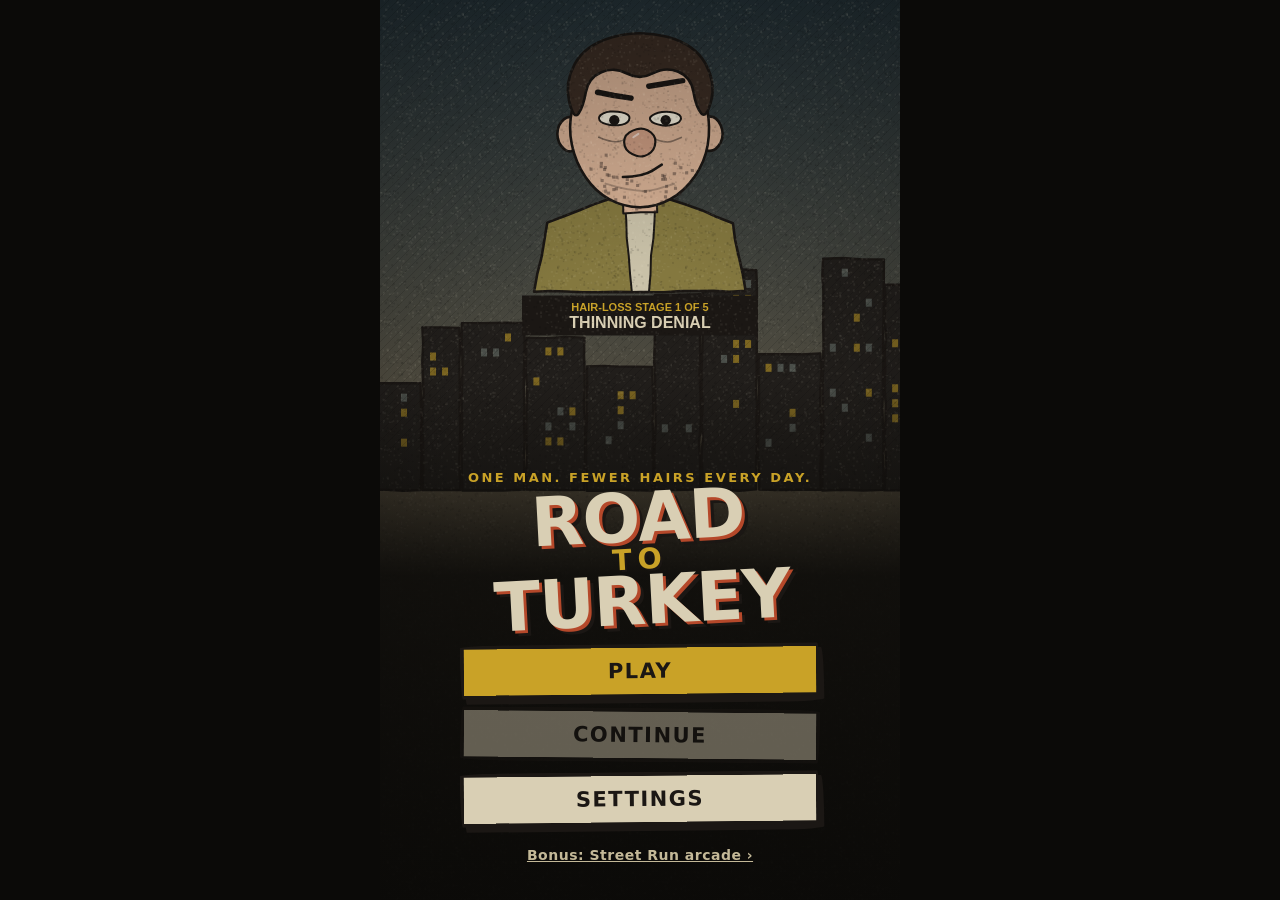
==== commit 17758418: "Phase 1: adventure game with title screen and Level 1, The Mirror Incident Turn Road to Turkey into " ====
--- a/index.html
+++ b/index.html
@@ -3,824 +3,143 @@
 <head>
 <meta charset="utf-8">
 <meta name="viewport" content="width=device-width, initial-scale=1, maximum-scale=1, user-scalable=no, viewport-fit=cover">
-<meta name="theme-color" content="#1d2b3a">
+<meta name="theme-color" content="#15130f">
+<meta name="mobile-web-app-capable" content="yes">
 <meta name="apple-mobile-web-app-capable" content="yes">
-<meta name="mobile-web-app-capable" content="yes">
 <title>Road to Turkey</title>
-<style>
-  :root {
-    --ink: #14202c;
-    --paper: #fdf6e7;
-    --accent: #e4572e;
-    --gold: #f2b632;
-    --teal: #1f8a8a;
-  }
-  * { box-sizing: border-box; -webkit-tap-highlight-color: transparent; }
-  html, body {
-    margin: 0; height: 100%; overflow: hidden; background: #0e1620;
-    font-family: ui-rounded, "SF Pro Rounded", "Nunito", system-ui, -apple-system, "Segoe UI", Roboto, sans-serif;
-    color: var(--ink);
-    overscroll-behavior: none; touch-action: none; user-select: none; -webkit-user-select: none;
-  }
-  #stage {
-    position: relative; height: 100%; max-width: 520px; margin: 0 auto; overflow: hidden;
-    background: #6f8aa0;
-  }
-  canvas { position: absolute; inset: 0; width: 100%; height: 100%; display: block; }
-
-  /* HUD */
-  #hud {
-    position: absolute; left: 0; right: 0; top: 0; padding: calc(10px + env(safe-area-inset-top)) 12px 0;
-    pointer-events: none; display: none;
-  }
-  .meter {
-    background: rgba(20, 32, 44, .78); border-radius: 14px; padding: 7px 10px 9px; margin-bottom: 6px;
-    color: #fff; backdrop-filter: blur(4px);
-  }
-  .meter .row { display: flex; justify-content: space-between; align-items: baseline; font-size: 13px; font-weight: 700; }
-  .meter .row b { font-size: 16px; font-variant-numeric: tabular-nums; }
-  .bar { height: 9px; border-radius: 6px; background: rgba(255,255,255,.18); margin-top: 5px; overflow: hidden; }
-  .bar i { display: block; height: 100%; width: 0; border-radius: 6px; transition: width .15s linear; }
-  #moneyBar { background: linear-gradient(90deg, #f2b632, #ffe08a); }
-  #hairBar { background: linear-gradient(90deg, #7a4a21, #b9792f); }
-  #hairBar.low { background: linear-gradient(90deg, #c0392b, #e4572e); }
-  #chips { display: flex; gap: 6px; flex-wrap: wrap; }
-  .chip {
-    background: rgba(253, 246, 231, .94); border-radius: 999px; padding: 4px 10px; font-size: 12px; font-weight: 800;
-    font-variant-numeric: tabular-nums;
-  }
-  #btns { position: absolute; right: 12px; top: calc(118px + env(safe-area-inset-top)); display: none; gap: 8px; flex-direction: column; }
-  .iconbtn {
-    width: 40px; height: 40px; border-radius: 50%; border: 0; background: rgba(20,32,44,.7); color: #fff;
-    font-size: 15px; font-weight: 800; font-family: inherit;
-  }
-
-  /* Screens */
-  .screen {
-    position: absolute; inset: 0; display: none; flex-direction: column; align-items: center; justify-content: center;
-    padding: 20px 22px calc(20px + env(safe-area-inset-bottom)); text-align: center;
-    background: linear-gradient(180deg, rgba(20,32,44,.55), rgba(20,32,44,.86));
-    overflow-y: auto;
-  }
-  .screen.on { display: flex; }
-  .card {
-    background: var(--paper); border-radius: 22px; padding: 22px 20px 20px; width: 100%; max-width: 380px;
-    box-shadow: 0 14px 0 rgba(0,0,0,.22);
-  }
-  h1 { margin: 0; font-size: 34px; line-height: 1; letter-spacing: -.5px; }
-  h1 small { display: block; font-size: 13px; letter-spacing: 2px; text-transform: uppercase; color: var(--accent); margin-bottom: 8px; }
-  h2 { margin: 0 0 6px; font-size: 28px; line-height: 1.05; }
-  p { margin: 10px 0 0; font-size: 15px; line-height: 1.4; }
-  .legend { display: grid; grid-template-columns: 1fr 1fr; gap: 8px; margin-top: 14px; text-align: left; }
-  .legend div { background: #fff; border-radius: 12px; padding: 8px 10px; font-size: 12px; line-height: 1.3; }
-  .legend b { display: block; font-size: 13px; }
-  .legend .bad { background: #fde3dc; }
-  .play {
-    margin-top: 16px; width: 100%; border: 0; border-radius: 16px; padding: 15px 10px; font-size: 20px; font-weight: 900;
-    font-family: inherit; color: #fff; background: var(--accent); box-shadow: 0 6px 0 #a83a1b;
-  }
-  .play:active { transform: translateY(4px); box-shadow: 0 2px 0 #a83a1b; }
-  .hint { font-size: 12px; opacity: .7; margin-top: 12px; }
-  .big { font-size: 42px; font-weight: 900; font-variant-numeric: tabular-nums; margin-top: 8px; }
-  .stats { display: flex; gap: 8px; margin-top: 12px; }
-  .stats div { flex: 1; background: #fff; border-radius: 12px; padding: 8px 4px; font-size: 11px; text-transform: uppercase; letter-spacing: .5px; }
-  .stats b { display: block; font-size: 18px; letter-spacing: 0; text-transform: none; }
-  .plane { font-size: 0; height: 64px; position: relative; overflow: hidden; margin: -4px 0 6px; }
-  .plane svg { position: absolute; top: 8px; left: -60px; width: 70px; animation: fly 2.6s ease-in-out infinite; }
-  @keyframes fly { 0% { left: -70px; top: 30px; } 100% { left: 105%; top: 0; } }
-</style>
+<link rel="stylesheet" href="css/style.css">
 </head>
 <body>
-<div id="stage">
-  <canvas id="c"></canvas>
+<div id="app">
+  <canvas id="cv"></canvas>
 
-  <div id="hud">
-    <div class="meter">
-      <div class="row"><span>Turkey trip fund</span><b id="moneyTxt">€0 / €3,000</b></div>
-      <div class="bar"><i id="moneyBar"></i></div>
+  <!-- In-game HUD -->
+  <div id="hud" hidden>
+    <div class="hudrow">
+      <div class="meters">
+        <div class="meter"><div class="mlabel"><span>Hair</span><b id="txtStage"></b></div><div class="bar"><i id="barHair"></i></div></div>
+        <div class="meter"><div class="mlabel"><span>Confidence</span><b id="txtConf"></b></div><div class="bar"><i id="barConf"></i></div></div>
+        <div class="meter"><div class="mlabel"><span>Turkey Fund</span><b id="txtFund"></b></div><div class="bar"><i id="barFund"></i></div></div>
+      </div>
+      <div class="hudbtns">
+        <button class="hbtn" id="btnPause" aria-label="Pause">II</button>
+        <button class="hbtn" id="btnBag" aria-label="Open bag">BAG</button>
+        <button class="hbtn" id="btnMute" aria-label="Sound on or off">♪</button>
+      </div>
     </div>
-    <div class="meter">
-      <div class="row"><span>Hair</span><b id="hairTxt">70%</b></div>
-      <div class="bar"><i id="hairBar"></i></div>
-    </div>
-    <div id="chips"></div>
-  </div>
-  <div id="btns">
-    <button class="iconbtn" id="pauseBtn" aria-label="Pause">II</button>
-    <button class="iconbtn" id="muteBtn" aria-label="Toggle sound">♪</button>
+    <button id="missionBtn" aria-label="Show missions"><span id="missionNow"></span><em>▾</em></button>
+    <ul id="missionList" hidden></ul>
   </div>
 
-  <div class="screen on" id="startScreen">
-    <div class="card">
-      <h1><small>One man. Few hairs.</small>Road to Turkey</h1>
-      <p>Your hairline is leaving. Keep what's left alive long enough to save <b>€3,000</b> for the trip.</p>
-      <div class="legend">
-        <div><b>Finasteride</b>Stops shedding for 12s</div>
-        <div><b>Minoxidil</b>+20% hair</div>
-        <div><b>Hair fibers</b>+12% instant cover</div>
-        <div><b>Hat</b>Blocks rain &amp; humidity</div>
-        <div class="bad"><b>Wind</b>−14% (or steals your hat)</div>
-        <div class="bad"><b>Rain</b>−10% hair</div>
-        <div class="bad"><b>Humidity</b>−7% and frizz</div>
-        <div><b>Coins &amp; cash</b>€20 / €100</div>
+  <div id="toasts" aria-live="polite"></div>
+  <button id="actBtn" hidden></button>
+
+  <!-- Dialogue box -->
+  <div id="dlg" hidden>
+    <div class="dlgtop">
+      <canvas id="dlgPortrait" width="96" height="96"></canvas>
+      <div class="dlgbody">
+        <div id="dlgName"></div>
+        <p id="dlgText"></p>
       </div>
-      <button class="play" id="startBtn">Start walking</button>
-      <div class="hint">Swipe or tap left / right to change lane · ← → on keyboard</div>
-      <div class="hint" id="bestTxt"></div>
     </div>
+    <div id="dlgChoices"></div>
+    <div id="dlgNext">tap to continue ▼</div>
   </div>
 
-  <div class="screen" id="pauseScreen">
+  <!-- Title -->
+  <section class="screen on" id="scrTitle">
+    <div class="titlewrap">
+      <div class="kicker">One man. Fewer hairs every day.</div>
+      <h1 class="logo">Road <span>to</span> Turkey</h1>
+      <div class="menu">
+        <button class="btn primary" id="btnPlay">Play</button>
+        <button class="btn" id="btnContinue" disabled>Continue</button>
+        <button class="btn" id="btnSettings">Settings</button>
+      </div>
+      <a class="minor" id="lnkRunner" href="runner.html">Bonus: Street Run arcade ›</a>
+    </div>
+  </section>
+
+  <!-- Settings -->
+  <section class="screen dim" id="scrSettings">
+    <div class="card">
+      <h2>Settings</h2>
+      <button class="toggle" id="setSound"><span>Sound</span><b></b></button>
+      <button class="toggle" id="setVibe"><span>Vibration</span><b></b></button>
+      <button class="toggle" id="setFast"><span>Instant text</span><b></b></button>
+      <button class="btn danger" id="btnReset">Delete saved progress</button>
+      <button class="btn primary" id="btnSetBack">Back</button>
+    </div>
+  </section>
+
+  <!-- Pause -->
+  <section class="screen dim" id="scrPause">
     <div class="card">
       <h2>Paused</h2>
-      <p>The wind is waiting.</p>
-      <button class="play" id="resumeBtn">Keep walking</button>
+      <p class="sub">Barry is standing very still, hoping nothing else falls out.</p>
+      <button class="btn primary" id="btnResume">Resume</button>
+      <button class="btn" id="btnPBag">Bag</button>
+      <button class="btn" id="btnRestart">Restart level</button>
+      <button class="btn" id="btnPSettings">Settings</button>
+      <button class="btn" id="btnQuit">Save &amp; quit to title</button>
     </div>
-  </div>
+  </section>
 
-  <div class="screen" id="overScreen">
+  <!-- Bag / inventory -->
+  <section class="screen dim" id="scrBag">
     <div class="card">
-      <h2 id="overTitle">Fully bald.</h2>
-      <p id="overMsg"></p>
-      <div class="big" id="overMoney">€0</div>
+      <h2>Bag</h2>
+      <div id="bagCash"></div>
+      <div id="bagList"></div>
+      <button class="btn primary" id="btnBagBack">Close</button>
+    </div>
+  </section>
+
+  <!-- Defeat -->
+  <section class="screen dim" id="scrDefeat">
+    <div class="card">
+      <canvas class="bigface" id="defFace" width="150" height="150"></canvas>
+      <h2 id="defTitle"></h2>
+      <p class="sub" id="defMsg"></p>
+      <button class="btn primary" id="btnRetry">Try again</button>
+      <button class="btn" id="btnDefTitle">Title screen</button>
+    </div>
+  </section>
+
+  <!-- Level complete -->
+  <section class="screen dim" id="scrDone">
+    <div class="card">
+      <canvas class="bigface" id="doneFace" width="150" height="150"></canvas>
+      <div class="kicker">Level 1 complete</div>
+      <h2>The Mirror Incident</h2>
       <div class="stats">
-        <div><b id="stDist">0 m</b>walked</div>
-        <div><b id="stItems">0</b>treatments</div>
-        <div><b id="stBest">€0</b>best</div>
+        <div><b id="dnFund"></b><span>Turkey Fund</span></div>
+        <div><b id="dnHair"></b><span>Hair</span></div>
+        <div><b id="dnConf"></b><span>Confidence</span></div>
       </div>
-      <button class="play" id="againBtn">Try again</button>
+      <p class="sub" id="dnMsg"></p>
+      <p class="sub small">Level 2 arrives in Phase 2.</p>
+      <button class="btn primary" id="btnReplay">Replay level</button>
+      <button class="btn" id="btnDoneTitle">Title screen</button>
     </div>
-  </div>
+  </section>
 
-  <div class="screen" id="winScreen">
+  <!-- Yes / no confirmation -->
+  <section class="screen dim" id="scrConfirm">
     <div class="card">
-      <div class="plane">
-        <svg viewBox="0 0 70 30"><path d="M2 18 L50 14 Q66 13 67 17 Q66 21 50 21 L30 21 L18 29 L13 29 L20 21 L8 21 L4 25 L1 25 Z" fill="#e4572e"/><path d="M30 14 L22 3 L27 3 L40 14 Z" fill="#a83a1b"/></svg>
-      </div>
-      <h2>Istanbul, booked!</h2>
-      <p id="winMsg"></p>
-      <div class="stats">
-        <div><b id="wTime">0s</b>time</div>
-        <div><b id="wHair">0%</b>hair left</div>
-        <div><b id="wBest">–</b>fastest</div>
-      </div>
-      <button class="play" id="winAgainBtn">Save up again</button>
+      <p class="sub" id="cfMsg"></p>
+      <button class="btn danger" id="cfYes">Yes</button>
+      <button class="btn primary" id="cfNo">No, go back</button>
     </div>
-  </div>
+  </section>
 </div>
 
-<script>
-(() => {
-'use strict';
-
-// ---------- Config ----------
-const GOAL = 3000;
-const F = 12;            // perspective focal distance
-const D_MAX = 70;        // spawn distance
-const ROW_GAP = 9;       // world units between rows
-const START_HAIR = 70;
-
-const ITEMS = {
-  coin: { money: 20 },
-  bill: { money: 100 },
-  fin:  { label: 'FINASTERIDE' },
-  minox:{ label: 'MINOXIDIL' },
-  fiber:{ label: 'FIBERS' },
-  hat:  { label: 'HAT' },
-  wind: { hazard: true, dmg: 14 },
-  rain: { hazard: true, dmg: 10 },
-  humid:{ hazard: true, dmg: 7 },
-};
-
-// ---------- DOM ----------
-const $ = id => document.getElementById(id);
-const stage = $('stage'), cv = $('c'), ctx = cv.getContext('2d');
-let W = 0, H = 0, DPR = 1, cx = 0, hz = 0, py = 0, laneW = 0, U = 0;
-
-function resize() {
-  DPR = Math.min(window.devicePixelRatio || 1, 2.5);
-  W = stage.clientWidth; H = stage.clientHeight;
-  cv.width = Math.round(W * DPR); cv.height = Math.round(H * DPR);
-  cx = W / 2; hz = H * 0.3; py = H * 0.8;
-  laneW = Math.min(W * 0.27, 135);
-  U = laneW * 0.5;
-}
-window.addEventListener('resize', resize);
-resize();
-
-// ---------- Storage (best-effort) ----------
-const store = {
-  get(k) { try { return localStorage.getItem(k); } catch (e) { return null; } },
-  set(k, v) { try { localStorage.setItem(k, v); } catch (e) {} },
-};
-
-// ---------- Audio ----------
-let ac = null, muted = store.get('rtt_muted') === '1';
-function initAudio() {
-  if (ac || muted) return;
-  try { ac = new (window.AudioContext || window.webkitAudioContext)(); } catch (e) {}
-}
-function tone(freq, dur, type, vol, slide) {
-  if (muted || !ac) return;
-  const t = ac.currentTime, o = ac.createOscillator(), g = ac.createGain();
-  o.type = type || 'sine'; o.frequency.setValueAtTime(freq, t);
-  if (slide) o.frequency.exponentialRampToValueAtTime(slide, t + dur);
-  g.gain.setValueAtTime(vol || 0.08, t); g.gain.exponentialRampToValueAtTime(0.0001, t + dur);
-  o.connect(g).connect(ac.destination); o.start(t); o.stop(t + dur);
-}
-const sfx = {
-  coin: () => { tone(880, .08, 'square', .04); setTimeout(() => tone(1320, .1, 'square', .04), 60); },
-  item: () => { tone(520, .1, 'triangle', .09); setTimeout(() => tone(780, .16, 'triangle', .09), 90); },
-  hit:  () => tone(220, .28, 'sawtooth', .08, 70),
-  move: () => tone(340, .05, 'sine', .03),
-  win:  () => [523, 659, 784, 1047].forEach((f, i) => setTimeout(() => tone(f, .22, 'triangle', .1), i * 130)),
-  lose: () => [392, 330, 262, 196].forEach((f, i) => setTimeout(() => tone(f, .25, 'sawtooth', .06), i * 170)),
-};
-function buzz(ms) { try { navigator.vibrate && navigator.vibrate(ms); } catch (e) {} }
-
-// ---------- State ----------
-let state = 'start';   // start | play | pause | over | win
-let g = null;
-
-function newGame() {
-  g = {
-    t: 0, dist: 0, speed: 15, nextRow: 30,
-    lane: 0, x: 0,
-    hair: START_HAIR, money: 0, items: 0,
-    hatT: 0, finT: 0, invT: 0, frizzT: 0, shake: 0,
-    objs: [], pops: [], parts: [],
-    trailLane: 0, trailLeft: 0, sinceHelp: 0,
-    hudKey: '',
-  };
-}
-newGame();
-
-// ---------- Spawning ----------
-const rnd = (a, b) => a + Math.random() * (b - a);
-const pick = arr => arr[Math.floor(Math.random() * arr.length)];
-function addObj(type, lane, d) { g.objs.push({ type, lane, d, seed: Math.random() * 10 }); }
-
-function spawnRow(d) {
-  const lanes = [-1, 0, 1];
-  const prog = Math.min(1, g.t / 90);
-  g.sinceHelp++;
-
-  if (g.trailLeft > 0) {           // continue a coin trail
-    addObj('coin', g.trailLane, d); g.trailLeft--;
-    if (Math.random() < 0.25 + prog * 0.3) addObj(pick(['wind', 'rain', 'humid']), pick(lanes.filter(l => l !== g.trailLane)), d);
-    return;
-  }
-
-  const needHelp = g.sinceHelp > 9 || (g.hair < 30 && g.sinceHelp > 4);
-  const r = Math.random();
-  if (needHelp || r < 0.13) {      // treatment row
-    const pool = g.hair < 35 ? ['minox', 'minox', 'fiber', 'fin', 'hat'] : ['minox', 'fiber', 'fin', 'hat', 'hat'];
-    const lane = pick(lanes);
-    addObj(pick(pool), lane, d);
-    if (Math.random() < prog * 0.6) addObj(pick(['wind', 'rain', 'humid']), pick(lanes.filter(l => l !== lane)), d);
-    g.sinceHelp = 0;
-  } else if (r < 0.58) {           // hazard row, always leaves a free lane
-    const n = Math.random() < 0.25 + prog * 0.45 ? 2 : 1;
-    const shuffled = lanes.slice().sort(() => Math.random() - 0.5);
-    const type = pick(['wind', 'rain', 'humid']);
-    for (let i = 0; i < n; i++) addObj(Math.random() < 0.7 ? type : pick(['wind', 'rain', 'humid']), shuffled[i], d);
-    for (let i = n; i < 3; i++) if (Math.random() < 0.5) addObj('coin', shuffled[i], d);
-  } else if (r < 0.9) {            // start coin trail
-    g.trailLane = pick(lanes); g.trailLeft = 2 + Math.floor(Math.random() * 3);
-    addObj('coin', g.trailLane, d);
-  } else {                         // cash, guarded by weather
-    const lane = pick(lanes);
-    addObj('bill', lane, d);
-    if (Math.random() < 0.6) addObj(pick(['wind', 'rain', 'humid']), pick(lanes.filter(l => l !== lane)), d);
-  }
-}
-
-// ---------- Gameplay ----------
-function pop(text, color) { g.pops.push({ text, color: color || '#fff', t: 0, x: g.x, off: g.pops.length * 0.25 }); }
-function strands(n, color) {
-  for (let i = 0; i < n; i++) g.parts.push({
-    x: 0, y: 0, vx: rnd(-1.6, 1.6), vy: rnd(-2.6, -0.6), rot: rnd(0, 6), t: 0, life: rnd(.6, 1.1), color: color || '#4a2f17',
-  });
-}
-
-function collect(o) {
-  const def = ITEMS[o.type];
-  if (def.hazard) {
-    if (g.invT > 0) return;
-    if (o.type === 'wind' && g.hatT > 0) {
-      g.hatT = 0; g.invT = 0.7; g.shake = 0.25;
-      pop('Hat blown away!', '#ffd9cf'); sfx.hit(); buzz(40);
-      g.parts.push({ hat: true, x: 0, y: 0, vx: rnd(1.5, 2.5) * (Math.random() < .5 ? -1 : 1), vy: -3, rot: 0, t: 0, life: 1.2 });
-      return;
-    }
-    if (g.hatT > 0) { pop('Hat saved you', '#c8f0e6'); g.invT = 0.5; sfx.move(); return; }
-    g.hair -= def.dmg; g.invT = 0.9; g.shake = 0.3;
-    if (o.type === 'humid') g.frizzT = 2.5;
-    pop({ wind: 'Wind! ', rain: 'Rain! ', humid: 'Humidity! ' }[o.type] + '−' + def.dmg + '%', '#ffb4a2');
-    strands(8); sfx.hit(); buzz(70);
-    return;
-  }
-  o.dead = true;
-  if (def.money) { g.money += def.money; pop('+€' + def.money, '#ffe08a'); sfx.coin(); return; }
-  g.items++; sfx.item(); buzz(15);
-  if (o.type === 'fin')   { g.finT = 12; g.hair += 4; pop('Finasteride: no shedding', '#bfe3ff'); }
-  if (o.type === 'minox') { g.hair += 20; pop('Minoxidil +20%', '#c9f5c0'); }
-  if (o.type === 'fiber') { g.hair += 12; pop('Fibers +12%', '#e6d2bd'); }
-  if (o.type === 'hat')   { g.hatT = 12; pop('Hat on', '#ffd0c4'); }
-  g.hair = Math.min(100, g.hair);
-}
-
-function move(dir) {
-  if (state !== 'play') return;
-  const n = Math.max(-1, Math.min(1, g.lane + dir));
-  if (n !== g.lane) { g.lane = n; sfx.move(); }
-}
-
-function update(dt) {
-  g.t += dt;
-  g.speed = Math.min(27, 15 + g.t * 0.1);
-  const step = g.speed * dt;
-  g.dist += step;
-
-  g.x += (g.lane - g.x) * Math.min(1, dt * 16);
-
-  g.nextRow -= step;
-  while (g.nextRow <= 0) { spawnRow(D_MAX + g.nextRow); g.nextRow += ROW_GAP; }
-
-  for (const o of g.objs) {
-    o.d -= step;
-    if (!o.hit && o.d < 0.9 && o.d > -0.9 && Math.abs(o.lane - g.x) < 0.5) {
-      if (!ITEMS[o.type].hazard || g.invT <= 0) o.hit = true;
-      collect(o);
-    }
-  }
-  g.objs = g.objs.filter(o => !o.dead && o.d > -6);
-
-  // natural balding
-  if (g.finT <= 0) g.hair -= (0.8 + Math.min(0.7, g.t * 0.007)) * dt;
-  g.hatT = Math.max(0, g.hatT - dt);
-  g.finT = Math.max(0, g.finT - dt);
-  g.invT = Math.max(0, g.invT - dt);
-  g.frizzT = Math.max(0, g.frizzT - dt);
-  g.shake = Math.max(0, g.shake - dt);
-
-  for (const p of g.pops) p.t += dt;
-  g.pops = g.pops.filter(p => p.t < 1.2);
-  for (const p of g.parts) { p.t += dt; p.x += p.vx * dt; p.y += p.vy * dt; p.vy += 5 * dt; p.rot += dt * 6; }
-  g.parts = g.parts.filter(p => p.t < p.life);
-
-  if (g.money >= GOAL) return finish(true);
-  if (g.hair <= 0) { g.hair = 0; return finish(false); }
-}
-
-function finish(won) {
-  const best = Math.max(+(store.get('rtt_best') || 0), Math.min(g.money, GOAL));
-  store.set('rtt_best', String(best));
-  syncHud(true);
-  $('hud').style.display = 'none'; $('btns').style.display = 'none';
-  if (won) {
-    state = 'win'; sfx.win(); buzz([40, 60, 40, 60, 120]);
-    const prev = +(store.get('rtt_fast') || 0);
-    const fast = prev ? Math.min(prev, g.t) : g.t;
-    store.set('rtt_fast', String(fast));
-    $('winMsg').textContent = `You saved €${GOAL.toLocaleString()} with ${Math.round(g.hair)}% of your hair still attached. The clinic is expecting you.`;
-    $('wTime').textContent = Math.round(g.t) + 's';
-    $('wHair').textContent = Math.round(g.hair) + '%';
-    $('wBest').textContent = Math.round(fast) + 's';
-    $('winScreen').classList.add('on');
-  } else {
-    state = 'over'; sfx.lose(); buzz(200);
-    const left = GOAL - g.money;
-    $('overMsg').textContent = `The weather won. You were €${left.toLocaleString()} short of the Turkey trip.`;
-    $('overMoney').textContent = '€' + g.money.toLocaleString();
-    $('stDist').textContent = Math.round(g.dist * 0.6) + ' m';
-    $('stItems').textContent = g.items;
-    $('stBest').textContent = '€' + best.toLocaleString();
-    $('overScreen').classList.add('on');
-  }
-}
-
-// ---------- HUD ----------
-function syncHud(force) {
-  const key = [g.money, Math.ceil(g.hair), Math.ceil(g.hatT), Math.ceil(g.finT)].join('|');
-  if (!force && key === g.hudKey) return;
-  g.hudKey = key;
-  $('moneyTxt').textContent = `€${g.money.toLocaleString()} / €${GOAL.toLocaleString()}`;
-  $('moneyBar').style.width = Math.min(100, g.money / GOAL * 100) + '%';
-  $('hairTxt').textContent = Math.ceil(g.hair) + '%';
-  $('hairBar').style.width = Math.max(0, g.hair) + '%';
-  $('hairBar').classList.toggle('low', g.hair < 25);
-  let chips = '';
-  if (g.hatT > 0) chips += `<span class="chip">Hat ${Math.ceil(g.hatT)}s</span>`;
-  if (g.finT > 0) chips += `<span class="chip">Finasteride ${Math.ceil(g.finT)}s</span>`;
-  $('chips').innerHTML = chips;
-}
-
-// ---------- Rendering ----------
-function proj(lane, d) {
-  const s = F / (F + d);
-  return { x: cx + lane * laneW * s, y: hz + (py - hz) * s, s };
-}
-function rr(x, y, w, h, r) {
-  ctx.beginPath();
-  ctx.moveTo(x + r, y); ctx.arcTo(x + w, y, x + w, y + h, r); ctx.arcTo(x + w, y + h, x, y + h, r);
-  ctx.arcTo(x, y + h, x, y, r); ctx.arcTo(x, y, x + w, y, r); ctx.closePath();
-}
-function quad(l1, l2, d1, d2, fill) {
-  const a = proj(l1, d1), b = proj(l2, d1), c = proj(l2, d2), e = proj(l1, d2);
-  ctx.fillStyle = fill; ctx.beginPath();
-  ctx.moveTo(a.x, a.y); ctx.lineTo(b.x, b.y); ctx.lineTo(c.x, c.y); ctx.lineTo(e.x, e.y); ctx.closePath(); ctx.fill();
-}
-
-function drawWorld(time) {
-  // sky
-  let gr = ctx.createLinearGradient(0, 0, 0, hz);
-  gr.addColorStop(0, '#51697f'); gr.addColorStop(1, '#b9c6cf');
-  ctx.fillStyle = gr; ctx.fillRect(0, 0, W, hz + 2);
-
-  // drifting clouds
-  ctx.fillStyle = 'rgba(255,255,255,.35)';
-  for (let i = 0; i < 4; i++) {
-    const x = ((i * 190 + time * (6 + i * 2)) % (W + 200)) - 100, y = hz * (0.42 + 0.13 * i);
-    ctx.beginPath(); ctx.ellipse(x, y, 54, 13, 0, 0, 7); ctx.ellipse(x + 30, y - 9, 34, 13, 0, 0, 7); ctx.fill();
-  }
-
-  // skyline
-  ctx.fillStyle = '#7d8f9d';
-  for (let i = 0; i < 14; i++) {
-    const bw = W / 13, bh = 14 + ((i * 37) % 30);
-    ctx.fillRect(i * bw - 4, hz - bh, bw - 3, bh + 1);
-  }
-
-  // ground
-  gr = ctx.createLinearGradient(0, hz, 0, H);
-  gr.addColorStop(0, '#8d9b84'); gr.addColorStop(1, '#5f7a55');
-  ctx.fillStyle = gr; ctx.fillRect(0, hz, W, H - hz);
-
-  // pavement + road
-  quad(-2.1, 2.1, 600, -9, '#b3aca0');
-  quad(-1.5, 1.5, 600, -9, '#4a515a');
-  quad(-1.56, -1.5, 600, -9, '#e9e2d0');
-  quad(1.5, 1.56, 600, -9, '#e9e2d0');
-
-  // lane dashes
-  const off = g.dist % 6;
-  for (let d = -6 - off; d < 150; d += 6) {
-    if (d + 3 < -8) continue;
-    quad(-0.53, -0.47, d + 3, Math.max(d, -8), 'rgba(255,255,255,.55)');
-    quad(0.47, 0.53, d + 3, Math.max(d, -8), 'rgba(255,255,255,.55)');
-  }
-
-  // roadside lamp posts
-  const off2 = g.dist % 14;
-  for (let d = 126 - off2; d > -7; d -= 14) {
-    for (const side of [-1, 1]) {
-      const p = proj(side * 2.0, d), h = U * 3.6 * p.s;
-      ctx.globalAlpha = Math.min(1, (140 - d) / 40);
-      ctx.strokeStyle = '#2f3a45'; ctx.lineWidth = Math.max(1, U * 0.09 * p.s); ctx.lineCap = 'round';
-      ctx.beginPath(); ctx.moveTo(p.x, p.y); ctx.lineTo(p.x, p.y - h); ctx.lineTo(p.x - side * U * 0.6 * p.s, p.y - h); ctx.stroke();
-      ctx.fillStyle = '#ffe9a8';
-      ctx.beginPath(); ctx.arc(p.x - side * U * 0.6 * p.s, p.y - h + U * 0.12 * p.s, U * 0.13 * p.s, 0, 7); ctx.fill();
-    }
-  }
-  ctx.globalAlpha = 1;
-}
-
-function shadow(p, w) {
-  ctx.fillStyle = 'rgba(0,0,0,.25)';
-  ctx.beginPath(); ctx.ellipse(p.x, p.y, w * p.s, w * 0.3 * p.s, 0, 0, 7); ctx.fill();
-}
-function label(text, x, y, s) {
-  const fs = Math.max(7, U * 0.22 * s);
-  ctx.font = `800 ${fs}px ui-rounded, system-ui, sans-serif`; ctx.textAlign = 'center'; ctx.textBaseline = 'middle';
-  const w = ctx.measureText(text).width + fs;
-  ctx.fillStyle = 'rgba(20,32,44,.8)'; rr(x - w / 2, y - fs * 0.8, w, fs * 1.6, fs * 0.8); ctx.fill();
-  ctx.fillStyle = '#fff'; ctx.fillText(text, x, y + fs * 0.05);
-}
-
-function drawObj(o, time) {
-  const p = proj(o.lane, o.d), s = p.s, u = U * s;
-  ctx.globalAlpha = Math.min(1, (D_MAX - o.d) / 12) * (o.hit && ITEMS[o.type].hazard ? 0.45 : 1);
-  const bob = Math.sin(time * 4 + o.seed) * u * 0.08;
-  const x = p.x, y = p.y - u * 0.75 + bob;   // item centre
-
-  switch (o.type) {
-    case 'coin': {
-      shadow(p, U * 0.3);
-      const sq = Math.abs(Math.cos(time * 3 + o.seed));
-      ctx.fillStyle = '#c98f14'; ctx.beginPath(); ctx.ellipse(x, y, u * 0.34 * (0.25 + 0.75 * sq), u * 0.34, 0, 0, 7); ctx.fill();
-      ctx.fillStyle = '#f7c948'; ctx.beginPath(); ctx.ellipse(x, y, u * 0.27 * (0.25 + 0.75 * sq), u * 0.27, 0, 0, 7); ctx.fill();
-      if (sq > 0.5) {
-        ctx.fillStyle = '#a06d06'; ctx.font = `900 ${u * 0.36}px system-ui, sans-serif`; ctx.textAlign = 'center'; ctx.textBaseline = 'middle';
-        ctx.fillText('€', x, y + u * 0.02);
-      }
-      break;
-    }
-    case 'bill': {
-      shadow(p, U * 0.45);
-      ctx.save(); ctx.translate(x, y); ctx.rotate(Math.sin(time * 2 + o.seed) * 0.15);
-      ctx.fillStyle = '#2e8b57'; rr(-u * 0.55, -u * 0.3, u * 1.1, u * 0.6, u * 0.07); ctx.fill();
-      ctx.strokeStyle = '#bfe8cf'; ctx.lineWidth = u * 0.04; rr(-u * 0.47, -u * 0.22, u * 0.94, u * 0.44, u * 0.04); ctx.stroke();
-      ctx.fillStyle = '#eafff1'; ctx.font = `900 ${u * 0.3}px system-ui, sans-serif`; ctx.textAlign = 'center'; ctx.textBaseline = 'middle';
-      ctx.fillText('€100', 0, u * 0.02);
-      ctx.restore();
-      break;
-    }
-    case 'fin': {
-      shadow(p, U * 0.4);
-      ctx.save(); ctx.translate(x, y); ctx.rotate(-0.6);
-      const w = u * 0.95, h = u * 0.42;
-      ctx.fillStyle = '#f4f7fb'; rr(-w / 2, -h / 2, w, h, h / 2); ctx.fill();
-      ctx.save(); ctx.beginPath(); ctx.rect(0, -h, w, h * 2); ctx.clip();
-      ctx.fillStyle = '#3d7fd9'; rr(-w / 2, -h / 2, w, h, h / 2); ctx.fill(); ctx.restore();
-      ctx.fillStyle = 'rgba(255,255,255,.6)'; rr(-w * 0.36, -h * 0.32, w * 0.5, h * 0.16, h * 0.08); ctx.fill();
-      ctx.restore();
-      label(ITEMS.fin.label, x, y - u * 0.62, s);
-      break;
-    }
-    case 'minox': {
-      shadow(p, U * 0.35);
-      ctx.fillStyle = '#7b4a25'; rr(x - u * 0.3, y - u * 0.25, u * 0.6, u * 0.75, u * 0.1); ctx.fill();
-      ctx.fillStyle = '#f6efe0'; ctx.fillRect(x - u * 0.3, y - u * 0.05, u * 0.6, u * 0.32);
-      ctx.fillStyle = '#7b4a25'; ctx.font = `900 ${u * 0.2}px system-ui, sans-serif`; ctx.textAlign = 'center'; ctx.textBaseline = 'middle';
-      ctx.fillText('5%', x, y + u * 0.12);
-      ctx.fillStyle = '#222'; rr(x - u * 0.13, y - u * 0.5, u * 0.26, u * 0.27, u * 0.04); ctx.fill();
-      ctx.fillStyle = '#c0392b'; ctx.beginPath(); ctx.ellipse(x, y - u * 0.6, u * 0.11, u * 0.15, 0, 0, 7); ctx.fill();
-      label(ITEMS.minox.label, x, y - u * 0.98, s);
-      break;
-    }
-    case 'fiber': {
-      shadow(p, U * 0.35);
-      ctx.fillStyle = '#1c1c1f'; rr(x - u * 0.27, y - u * 0.3, u * 0.54, u * 0.8, u * 0.08); ctx.fill();
-      ctx.fillStyle = '#d9b36c'; ctx.fillRect(x - u * 0.27, y - u * 0.02, u * 0.54, u * 0.2);
-      ctx.fillStyle = '#3a3a40'; rr(x - u * 0.27, y - u * 0.44, u * 0.54, u * 0.18, u * 0.06); ctx.fill();
-      ctx.fillStyle = '#4a2f17';
-      for (let i = 0; i < 6; i++) {
-        const a = time * 2 + i * 1.1 + o.seed;
-        ctx.fillRect(x + Math.sin(a) * u * 0.3, y - u * 0.55 - ((a * 0.2) % 1) * u * 0.3, u * 0.05, u * 0.05);
-      }
-      label(ITEMS.fiber.label, x, y - u * 1.0, s);
-      break;
-    }
-    case 'hat': {
-      shadow(p, U * 0.45);
-      drawCap(x, y + u * 0.1, u * 0.5);
-      label(ITEMS.hat.label, x, y - u * 0.62, s);
-      break;
-    }
-    case 'rain': {
-      ctx.fillStyle = 'rgba(70,110,160,.35)';
-      ctx.beginPath(); ctx.ellipse(p.x, p.y, u * 0.85, u * 0.22, 0, 0, 7); ctx.fill();
-      const top = p.y - u * 3.1;
-      ctx.strokeStyle = 'rgba(190,220,255,.85)'; ctx.lineWidth = Math.max(1, u * 0.045); ctx.lineCap = 'round';
-      ctx.beginPath();
-      for (let i = 0; i < 9; i++) {
-        const rx = p.x + (i - 4) * u * 0.19, ph = (time * 2.4 + i * 0.37 + o.seed) % 1;
-        const ry = top + u * 0.3 + ph * u * 2.6;
-        ctx.moveTo(rx, ry); ctx.lineTo(rx - u * 0.05, ry + u * 0.3);
-      }
-      ctx.stroke();
-      ctx.fillStyle = '#3b4756';
-      ctx.beginPath();
-      ctx.ellipse(p.x - u * 0.45, top, u * 0.5, u * 0.34, 0, 0, 7);
-      ctx.ellipse(p.x + u * 0.4, top + u * 0.02, u * 0.55, u * 0.36, 0, 0, 7);
-      ctx.ellipse(p.x, top - u * 0.22, u * 0.55, u * 0.42, 0, 0, 7);
-      ctx.fill();
-      ctx.fillStyle = '#566477';
-      ctx.beginPath(); ctx.ellipse(p.x - u * 0.1, top - u * 0.32, u * 0.34, u * 0.2, 0, 0, 7); ctx.fill();
-      break;
-    }
-    case 'wind': {
-      const cy0 = p.y - u * 1.1;
-      ctx.fillStyle = 'rgba(255,255,255,.14)';
-      ctx.beginPath(); ctx.ellipse(p.x, cy0, u * 0.9, u * 1.1, 0, 0, 7); ctx.fill();
-      ctx.strokeStyle = 'rgba(255,255,255,.92)'; ctx.lineWidth = Math.max(1.2, u * 0.09); ctx.lineCap = 'round';
-      for (let i = 0; i < 3; i++) {
-        const yy = cy0 + (i - 1) * u * 0.6, ph = Math.sin(time * 6 + i * 2 + o.seed) * u * 0.25;
-        const dir = i % 2 ? -1 : 1;
-        ctx.beginPath();
-        ctx.moveTo(p.x - dir * u * 0.8 + ph, yy);
-        ctx.lineTo(p.x + dir * u * 0.35 + ph, yy);
-        ctx.arc(p.x + dir * u * 0.35 + ph, yy - u * 0.2, u * 0.2, Math.PI / 2, dir > 0 ? -Math.PI * 0.9 : Math.PI * 1.9, dir > 0);
-        ctx.stroke();
-      }
-      // leaf
-      const la = time * 5 + o.seed;
-      ctx.save(); ctx.translate(p.x + Math.cos(la) * u * 0.7, cy0 + Math.sin(la * 1.3) * u * 0.7); ctx.rotate(la);
-      ctx.fillStyle = '#c9772b'; ctx.beginPath(); ctx.ellipse(0, 0, u * 0.16, u * 0.07, 0, 0, 7); ctx.fill(); ctx.restore();
-      break;
-    }
-    case 'humid': {
-      const cy0 = p.y - u * 0.9;
-      for (let i = 0; i < 5; i++) {
-        const a = time * 0.9 + i * 1.3 + o.seed;
-        ctx.fillStyle = i % 2 ? 'rgba(214,236,196,.42)' : 'rgba(236,246,214,.36)';
-        ctx.beginPath();
-        ctx.ellipse(p.x + Math.cos(a) * u * 0.35, cy0 + Math.sin(a * 1.4) * u * 0.3 + (i - 2) * u * 0.22, u * 0.7, u * 0.5, 0, 0, 7);
-        ctx.fill();
-      }
-      ctx.fillStyle = 'rgba(120,190,215,.95)';
-      for (let i = 0; i < 4; i++) {
-        const dx = p.x + (i - 1.5) * u * 0.36, dy = cy0 + Math.sin(time * 3 + i * 1.7 + o.seed) * u * 0.4;
-        ctx.beginPath(); ctx.moveTo(dx, dy - u * 0.17); ctx.quadraticCurveTo(dx + u * 0.13, dy + u * 0.04, dx, dy + u * 0.1);
-        ctx.quadraticCurveTo(dx - u * 0.13, dy + u * 0.04, dx, dy - u * 0.17); ctx.fill();
-      }
-      break;
-    }
-  }
-  ctx.globalAlpha = 1;
-}
-
-function drawCap(x, y, r) {
-  ctx.fillStyle = '#a83a1b';
-  ctx.beginPath(); ctx.ellipse(x, y + r * 0.02, r * 1.25, r * 0.3, 0, 0, 7); ctx.fill();
-  ctx.fillStyle = '#e4572e';
-  ctx.beginPath(); ctx.arc(x, y, r, Math.PI, 0); ctx.closePath(); ctx.fill();
-  ctx.strokeStyle = '#a83a1b'; ctx.lineWidth = r * 0.07;
-  ctx.beginPath(); ctx.moveTo(x, y - r); ctx.lineTo(x, y); ctx.stroke();
-  ctx.fillStyle = '#fdf6e7'; ctx.beginPath(); ctx.arc(x, y - r, r * 0.12, 0, 7); ctx.fill();
-}
-
-function drawPlayer(time) {
-  const p = proj(g.x, 0), u = U;
-  const walk = state === 'play' ? time * (6 + g.speed * 0.25) : 0;
-  const sw = Math.sin(walk);
-  const lean = (g.lane - g.x) * 0.25;
-  const flash = g.invT > 0 && Math.floor(time * 16) % 2 === 0;
-
-  shadow(p, u * 0.6);
-  ctx.save();
-  ctx.translate(p.x, p.y);
-  ctx.rotate(lean);
-  if (flash) ctx.globalAlpha = 0.45;
-
-  // legs
-  for (const side of [-1, 1]) {
-    const lift = Math.max(0, sw * side) * u * 0.22;
-    ctx.fillStyle = '#2b3a55'; rr(side * u * 0.24 - u * 0.15, -u * 0.85 - lift, u * 0.3, u * 0.75, u * 0.1); ctx.fill();
-    ctx.fillStyle = '#1b1b1f'; rr(side * u * 0.24 - u * 0.17, -u * 0.16 - lift, u * 0.34, u * 0.16, u * 0.07); ctx.fill();
-  }
-  // arms
-  for (const side of [-1, 1]) {
-    ctx.save(); ctx.translate(side * u * 0.5, -u * 1.55); ctx.rotate(side * 0.12 + sw * side * 0.35);
-    ctx.fillStyle = '#17706f'; rr(-u * 0.12, 0, u * 0.24, u * 0.68, u * 0.11); ctx.fill();
-    ctx.fillStyle = '#e8b990'; ctx.beginPath(); ctx.arc(0, u * 0.7, u * 0.11, 0, 7); ctx.fill();
-    ctx.restore();
-  }
-  // torso
-  ctx.fillStyle = '#1f8a8a'; rr(-u * 0.48, -u * 1.68, u * 0.96, u * 0.98, u * 0.22); ctx.fill();
-  ctx.fillStyle = 'rgba(0,0,0,.12)'; ctx.fillRect(-u * 0.02, -u * 1.6, u * 0.04, u * 0.85);
-
-  // head (seen from behind)
-  const hy = -u * 2.02 + Math.abs(sw) * u * 0.03, r = u * 0.37;
-  ctx.fillStyle = '#e8b990'; rr(-u * 0.11, hy + r * 0.6, u * 0.22, u * 0.3, u * 0.05); ctx.fill();
-  ctx.beginPath(); ctx.arc(-r * 0.98, hy + r * 0.1, r * 0.2, 0, 7); ctx.arc(r * 0.98, hy + r * 0.1, r * 0.2, 0, 7); ctx.fill();
-
-  const bald = 1 - Math.max(0, Math.min(100, g.hair)) / 100;
-  ctx.fillStyle = '#4a2f17'; ctx.beginPath(); ctx.arc(0, hy, r, 0, 7); ctx.fill();
-  // frizz spikes
-  if (g.frizzT > 0 && bald < 0.95) {
-    ctx.strokeStyle = '#4a2f17'; ctx.lineWidth = u * 0.045; ctx.lineCap = 'round'; ctx.beginPath();
-    for (let i = 0; i < 12; i++) {
-      const a = Math.PI * (0.05 + i * 0.082) + Math.sin(time * 20 + i) * 0.05, rr2 = r * (1.22 + (i % 2) * 0.12);
-      ctx.moveTo(Math.cos(a) * r * 0.95, hy + Math.sin(a) * r * 0.95);
-      ctx.lineTo(Math.cos(a) * rr2, hy + Math.sin(a) * rr2);
-      const b = -a * 0.5 - 0.3;
-      ctx.moveTo(Math.cos(b) * r * 0.95, hy + Math.sin(b) * r * 0.95);
-      ctx.lineTo(Math.cos(b) * rr2, hy + Math.sin(b) * rr2);
-    }
-    ctx.stroke();
-  }
-  // the bald spot grows from the crown
-  ctx.save(); ctx.beginPath(); ctx.arc(0, hy, r, 0, 7); ctx.clip();
-  ctx.fillStyle = '#e8b990';
-  ctx.beginPath(); ctx.ellipse(0, hy - r * 0.42, r * (0.3 + 0.95 * bald), r * (0.24 + 1.25 * bald), 0, 0, 7); ctx.fill();
-  ctx.fillStyle = 'rgba(255,255,255,.5)';
-  ctx.beginPath(); ctx.ellipse(-r * 0.12, hy - r * 0.55, r * (0.1 + 0.2 * bald), r * (0.06 + 0.1 * bald), -0.4, 0, 7); ctx.fill();
-  ctx.restore();
-
-  if (g.hatT > 0 && !(g.hatT < 3 && Math.floor(time * 6) % 2 === 0)) drawCap(0, hy - r * 0.05, r * 1.08);
-  if (g.finT > 0) {   // protective ring
-    ctx.strokeStyle = `rgba(120,180,255,${0.5 + 0.3 * Math.sin(time * 6)})`; ctx.lineWidth = u * 0.06;
-    ctx.beginPath(); ctx.arc(0, hy, r * 1.45, 0, 7); ctx.stroke();
-  }
-
-  // particles (relative to head)
-  for (const q of g.parts) {
-    ctx.globalAlpha = 1 - q.t / q.life;
-    ctx.save(); ctx.translate(q.x * u, hy + q.y * u); ctx.rotate(q.rot);
-    if (q.hat) drawCap(0, 0, r);
-    else { ctx.strokeStyle = q.color; ctx.lineWidth = u * 0.04; ctx.beginPath(); ctx.moveTo(-u * 0.1, 0); ctx.quadraticCurveTo(0, -u * 0.08, u * 0.1, 0); ctx.stroke(); }
-    ctx.restore();
-  }
-  ctx.restore();
-  ctx.globalAlpha = 1;
-
-  // popups
-  for (const q of g.pops) {
-    const a = 1 - Math.max(0, (q.t - 0.7) / 0.5);
-    ctx.globalAlpha = a;
-    ctx.font = `900 ${Math.max(15, U * 0.34)}px ui-rounded, system-ui, sans-serif`; ctx.textAlign = 'center'; ctx.textBaseline = 'middle';
-    const tx = Math.max(90, Math.min(W - 90, p.x)), ty = p.y - U * 2.9 - q.t * U * 1.1 - q.off * U;
-    ctx.lineWidth = 5; ctx.strokeStyle = 'rgba(20,32,44,.85)'; ctx.lineJoin = 'round';
-    ctx.strokeText(q.text, tx, ty); ctx.fillStyle = q.color; ctx.fillText(q.text, tx, ty);
-  }
-  ctx.globalAlpha = 1;
-}
-
-function render(time) {
-  ctx.setTransform(DPR, 0, 0, DPR, 0, 0);
-  ctx.clearRect(0, 0, W, H);
-  ctx.save();
-  if (g.shake > 0) ctx.translate(rnd(-1, 1) * g.shake * 22, rnd(-1, 1) * g.shake * 14);
-  drawWorld(time);
-  const sorted = g.objs.slice().sort((a, b) => b.d - a.d);
-  let drawn = false;
-  for (const o of sorted) {
-    if (!drawn && o.d < 0) { drawPlayer(time); drawn = true; }
-    drawObj(o, time);
-  }
-  if (!drawn) drawPlayer(time);
-  ctx.restore();
-
-  // low-hair vignette
-  if (state === 'play' && g.hair < 25) {
-    const a = (1 - g.hair / 25) * (0.3 + 0.12 * Math.sin(time * 7));
-    const v = ctx.createRadialGradient(cx, H / 2, H * 0.3, cx, H / 2, H * 0.75);
-    v.addColorStop(0, 'rgba(200,40,20,0)'); v.addColorStop(1, `rgba(200,40,20,${a})`);
-    ctx.fillStyle = v; ctx.fillRect(0, 0, W, H);
-  }
-}
-
-// ---------- Loop ----------
-let last = 0;
-function frame(ts) {
-  const time = ts / 1000;
-  const dt = Math.min(0.05, time - last || 0);
-  last = time;
-  if (state === 'play') { update(dt); if (state === 'play') syncHud(); }
-  render(time);
-  requestAnimationFrame(frame);
-}
-requestAnimationFrame(frame);
-
-// ---------- Flow ----------
-function start() {
-  initAudio(); if (ac && ac.state === 'suspended') ac.resume();
-  newGame();
-  document.querySelectorAll('.screen').forEach(s => s.classList.remove('on'));
-  $('hud').style.display = 'block'; $('btns').style.display = 'flex';
-  state = 'play'; syncHud(true);
-}
-function pause() {
-  if (state !== 'play') return;
-  state = 'pause'; $('pauseScreen').classList.add('on');
-}
-function resume() {
-  if (state !== 'pause') return;
-  $('pauseScreen').classList.remove('on'); state = 'play';
-}
-$('startBtn').onclick = start; $('againBtn').onclick = start; $('winAgainBtn').onclick = start;
-$('resumeBtn').onclick = resume;
-$('pauseBtn').onclick = e => { e.stopPropagation(); pause(); };
-function paintMute() { $('muteBtn').style.opacity = muted ? 0.45 : 1; }
-$('muteBtn').onclick = e => {
-  e.stopPropagation(); muted = !muted; store.set('rtt_muted', muted ? '1' : '0'); paintMute(); initAudio();
-};
-paintMute();
-document.addEventListener('visibilitychange', () => { if (document.hidden) pause(); });
-
-const best0 = +(store.get('rtt_best') || 0);
-if (best0) $('bestTxt').textContent = `Best savings so far: €${best0.toLocaleString()}`;
-
-// ---------- Input ----------
-let pd = null;
-cv.addEventListener('pointerdown', e => { pd = { x: e.clientX, fired: false }; });
-cv.addEventListener('pointermove', e => {
-  if (!pd || pd.fired) return;
-  const dx = e.clientX - pd.x;
-  if (Math.abs(dx) > 22) { move(dx > 0 ? 1 : -1); pd.fired = true; }
-});
-function up(e) {
-  if (pd && !pd.fired) {
-    const r = stage.getBoundingClientRect();
-    move(e.clientX - r.left > r.width / 2 ? 1 : -1);
-  }
-  pd = null;
-}
-cv.addEventListener('pointerup', up);
-cv.addEventListener('pointercancel', () => { pd = null; });
-window.addEventListener('keydown', e => {
-  if (e.key === 'ArrowLeft' || e.key === 'a') move(-1);
-  else if (e.key === 'ArrowRight' || e.key === 'd') move(1);
-  else if (e.key === 'Escape' || e.key === 'p') state === 'pause' ? resume() : pause();
-  else if ((e.key === ' ' || e.key === 'Enter') && state !== 'play') { e.preventDefault(); state === 'pause' ? resume() : start(); }
-});
-document.addEventListener('contextmenu', e => e.preventDefault());
-
-// test hook
-window.__game = { get g() { return g; }, get state() { return state; }, move };
-})();
-</script>
+<script src="js/core.js"></script>
+<script src="js/art.js"></script>
+<script src="js/level1.js"></script>
+<script src="js/dialogue.js"></script>
+<script src="js/ui.js"></script>
+<script src="js/game.js"></script>
 </body>
 </html>
--- a/css/style.css
+++ b/css/style.css
@@ -0,0 +1,212 @@
+/* Road to Turkey — gritty hand-printed UI. Portrait phone first. */
+:root {
+  --ink: #1b1714;
+  --paper: #d9cfb4;
+  --paper-2: #c4b998;
+  --night: #15130f;
+  --bile: #c9a227;
+  --rust: #b5482a;
+  --moss: #6b8f5a;
+  --font: "Roboto Condensed", "Arial Narrow", "Helvetica Neue Condensed", sans-serif-condensed, Impact, system-ui, sans-serif;
+  --wobble: 255px 14px 225px 14px / 14px 225px 14px 255px;
+  --wobble-2: 14px 225px 14px 255px / 255px 14px 225px 14px;
+}
+* { box-sizing: border-box; -webkit-tap-highlight-color: transparent; }
+[hidden] { display: none !important; }
+html, body {
+  margin: 0; height: 100%; width: 100%; overflow: hidden; position: fixed; inset: 0;
+  background: #0b0a08; color: var(--ink); font-family: var(--font);
+  overscroll-behavior: none; touch-action: none;
+  -webkit-user-select: none; user-select: none; -webkit-touch-callout: none;
+}
+#app {
+  position: relative; height: 100%; width: 100%; max-width: 520px; margin: 0 auto; overflow: hidden;
+  background: var(--night);
+}
+canvas#cv { position: absolute; inset: 0; width: 100%; height: 100%; display: block; }
+button { font-family: inherit; color: inherit; cursor: pointer; }
+
+/* ---------- HUD ---------- */
+#hud {
+  position: absolute; left: 0; right: 0; top: 0; z-index: 5;
+  padding: calc(6px + env(safe-area-inset-top)) 8px 0; pointer-events: none;
+}
+.hudrow {
+  display: flex; gap: 8px; align-items: stretch;
+  background: rgba(21, 19, 15, .86); border: 3px solid var(--ink); border-radius: var(--wobble-2);
+  padding: 7px 7px 8px 10px; box-shadow: 3px 4px 0 rgba(0, 0, 0, .45);
+}
+.meters { flex: 1; min-width: 0; display: flex; flex-direction: column; gap: 5px; justify-content: center; }
+.mlabel {
+  display: flex; justify-content: space-between; gap: 6px; align-items: baseline;
+  color: var(--paper); font-size: 11px; font-weight: 800; letter-spacing: .5px; text-transform: uppercase; line-height: 1.1;
+}
+.mlabel span { white-space: nowrap; }
+.mlabel b { font-size: 12px; letter-spacing: 0; text-transform: none; color: #fff; white-space: nowrap; overflow: hidden; text-overflow: ellipsis; }
+.bar { height: 9px; background: #3a342c; border: 2px solid var(--ink); border-radius: 6px 2px 7px 3px; overflow: hidden; margin-top: 2px; }
+.bar i { display: block; height: 100%; width: 0; transition: width .25s ease-out; }
+#barHair { background: repeating-linear-gradient(100deg, #6b4a30 0 5px, #55391f 5px 8px); }
+#barConf { background: repeating-linear-gradient(100deg, #6b8f5a 0 5px, #557547 5px 8px); }
+#barFund { background: repeating-linear-gradient(100deg, #c9a227 0 5px, #a8851a 5px 8px); }
+.bar i.low { background: repeating-linear-gradient(100deg, #b5482a 0 5px, #8f3520 5px 8px) !important; }
+.hudbtns { display: flex; gap: 5px; align-items: center; pointer-events: auto; }
+.hbtn {
+  width: 44px; height: 46px; padding: 0; background: var(--paper); border: 3px solid var(--ink);
+  border-radius: var(--wobble); font-size: 13px; font-weight: 900; letter-spacing: .5px;
+  box-shadow: 2px 3px 0 var(--ink);
+}
+.hbtn:active { transform: translate(2px, 3px); box-shadow: none; }
+.hbtn.off { background: #7d7666; text-decoration: line-through; }
+#missionBtn {
+  pointer-events: auto; display: flex; width: 100%; min-height: 44px; margin-top: 6px; padding: 6px 12px;
+  align-items: center; justify-content: space-between; gap: 8px; text-align: left;
+  background: var(--bile); border: 3px solid var(--ink); border-radius: var(--wobble);
+  font-size: 15px; font-weight: 900; line-height: 1.15; box-shadow: 3px 4px 0 rgba(0, 0, 0, .45);
+}
+#missionBtn em { font-style: normal; }
+#missionBtn.flash { animation: flash .7s ease-out; }
+@keyframes flash { 0% { background: #fff; transform: scale(1.04) rotate(-1deg); } 100% { background: var(--bile); transform: none; } }
+#missionList {
+  pointer-events: auto; list-style: none; margin: 4px 0 0; padding: 8px 12px;
+  background: var(--paper); border: 3px solid var(--ink); border-radius: var(--wobble-2);
+  font-size: 15px; font-weight: 700; line-height: 1.25; box-shadow: 3px 4px 0 rgba(0, 0, 0, .45);
+}
+#missionList li { padding: 5px 0 5px 26px; position: relative; }
+#missionList li::before { content: "☐"; position: absolute; left: 0; top: 3px; font-size: 17px; }
+#missionList li.done { text-decoration: line-through; opacity: .6; }
+#missionList li.done::before { content: "☑"; }
+#missionList li small { font-weight: 800; color: var(--rust); text-transform: uppercase; letter-spacing: .5px; }
+
+/* ---------- toasts ---------- */
+#toasts {
+  position: absolute; left: 0; right: 0; top: calc(178px + env(safe-area-inset-top)); z-index: 30;
+  display: flex; flex-direction: column; align-items: center; gap: 5px; pointer-events: none; padding: 0 12px;
+}
+.toast {
+  background: var(--paper); border: 3px solid var(--ink); border-radius: var(--wobble); padding: 5px 14px;
+  font-size: 15px; font-weight: 900; text-align: center; box-shadow: 2px 3px 0 rgba(0, 0, 0, .5);
+  animation: toast 2.4s ease-out forwards; max-width: 100%;
+}
+.toast.good { background: #a9c79a; }
+.toast.bad { background: #e0a08c; }
+.toast.cash { background: #e3c659; }
+@keyframes toast {
+  0% { opacity: 0; transform: translateY(8px) rotate(-2deg) scale(.9); }
+  10% { opacity: 1; transform: none; }
+  80% { opacity: 1; }
+  100% { opacity: 0; transform: translateY(-10px); }
+}
+
+/* ---------- action button ---------- */
+#actBtn {
+  position: absolute; right: 16px; bottom: calc(26px + env(safe-area-inset-bottom)); z-index: 6;
+  width: 92px; height: 92px; border-radius: 50% 46% 52% 48%; padding: 0;
+  background: var(--rust); color: #fff; border: 4px solid var(--ink);
+  font-size: 17px; font-weight: 900; letter-spacing: 1px; box-shadow: 3px 5px 0 var(--ink);
+  transform: rotate(-4deg);
+}
+#actBtn:active { transform: translate(2px, 4px) rotate(-4deg); box-shadow: none; }
+#actBtn.idle { background: #5a5247; color: #a59c88; box-shadow: 2px 3px 0 var(--ink); }
+
+/* ---------- dialogue ---------- */
+#dlg {
+  position: absolute; left: 8px; right: 8px; bottom: calc(8px + env(safe-area-inset-bottom)); z-index: 8;
+  background: var(--paper); border: 4px solid var(--ink); border-radius: var(--wobble-2);
+  padding: 10px 10px 8px; box-shadow: 4px 5px 0 rgba(0, 0, 0, .55);
+  max-height: 72%; overflow-y: auto;
+}
+.dlgtop { display: flex; gap: 10px; align-items: flex-start; }
+#dlgPortrait {
+  width: 96px; height: 96px; flex: 0 0 96px; border: 3px solid var(--ink); border-radius: var(--wobble);
+  background: #555; transform: rotate(-2deg);
+}
+.dlgbody { flex: 1; min-width: 0; }
+#dlgName {
+  display: inline-block; background: var(--ink); color: var(--paper); padding: 2px 9px; margin-bottom: 4px;
+  font-size: 13px; font-weight: 900; letter-spacing: 1px; text-transform: uppercase; transform: rotate(-1deg);
+}
+#dlgName:empty { display: none; }
+#dlgText { margin: 0; font-size: 18px; line-height: 1.28; font-weight: 700; min-height: 69px; }
+#dlg.narr #dlgText { font-style: italic; font-weight: 600; }
+#dlgChoices { display: flex; flex-direction: column; gap: 7px; margin-top: 9px; }
+.choice {
+  min-height: 50px; padding: 8px 12px; text-align: left; background: #efe7d0; border: 3px solid var(--ink);
+  border-radius: var(--wobble); font-size: 16px; font-weight: 800; line-height: 1.2; box-shadow: 2px 3px 0 var(--ink);
+}
+.choice:nth-child(even) { border-radius: var(--wobble-2); }
+.choice:active { transform: translate(2px, 3px); box-shadow: none; background: var(--bile); }
+.choice[disabled] { opacity: .5; box-shadow: none; }
+.choice small { display: block; font-size: 12px; color: var(--rust); text-transform: uppercase; letter-spacing: .5px; }
+#dlgNext { text-align: right; font-size: 12px; font-weight: 800; letter-spacing: 1px; text-transform: uppercase; opacity: .65; margin-top: 4px; animation: nudge 1s ease-in-out infinite; }
+@keyframes nudge { 50% { transform: translateY(3px); } }
+
+/* ---------- screens ---------- */
+.screen {
+  position: absolute; inset: 0; z-index: 20; display: none; flex-direction: column; align-items: center; justify-content: center;
+  padding: calc(14px + env(safe-area-inset-top)) 18px calc(14px + env(safe-area-inset-bottom)); overflow-y: auto;
+}
+.screen.on { display: flex; }
+.screen.dim { background: rgba(11, 10, 8, .8); }
+#scrTitle { justify-content: flex-end; background: linear-gradient(180deg, rgba(11, 10, 8, 0) 42%, rgba(11, 10, 8, .9) 64%); }
+.titlewrap { width: 100%; max-width: 360px; text-align: center; padding-bottom: 6px; }
+.kicker { color: var(--bile); font-size: 13px; font-weight: 900; letter-spacing: 2.5px; text-transform: uppercase; }
+.logo {
+  margin: 4px 0 14px; color: var(--paper); font-size: clamp(46px, 15vw, 68px); line-height: .86; font-weight: 900;
+  text-transform: uppercase; letter-spacing: -1px; transform: rotate(-3deg);
+  text-shadow: 3px 3px 0 var(--rust), 6px 6px 0 var(--ink);
+}
+.logo span { display: block; font-size: .42em; letter-spacing: 6px; color: var(--bile); text-shadow: 2px 2px 0 var(--ink); }
+.menu { display: flex; flex-direction: column; gap: 10px; }
+.btn {
+  display: block; width: 100%; min-height: 54px; padding: 10px 14px; background: var(--paper); border: 4px solid var(--ink);
+  border-radius: var(--wobble); font-size: 21px; font-weight: 900; letter-spacing: 1.5px; text-transform: uppercase;
+  box-shadow: 4px 5px 0 var(--ink);
+}
+.btn:nth-child(even) { border-radius: var(--wobble-2); transform: rotate(.6deg); }
+.btn:nth-child(odd) { transform: rotate(-.6deg); }
+.btn.primary { background: var(--bile); }
+.btn.danger { background: var(--rust); color: #fff; }
+.btn:active { transform: translate(3px, 4px); box-shadow: none; }
+.btn[disabled] { opacity: .42; box-shadow: none; }
+.minor { display: inline-block; margin-top: 6px; padding: 15px 12px; min-height: 48px; color: var(--paper-2); font-size: 14px; font-weight: 800; letter-spacing: .5px; }
+
+.card {
+  width: 100%; max-width: 360px; background: var(--paper); border: 4px solid var(--ink); border-radius: var(--wobble-2);
+  padding: 18px 16px 16px; box-shadow: 6px 8px 0 rgba(0, 0, 0, .6); text-align: center;
+  display: flex; flex-direction: column; gap: 10px; margin: auto 0;
+}
+.card h2 { margin: 0; font-size: 32px; line-height: .95; text-transform: uppercase; letter-spacing: -.5px; transform: rotate(-1.5deg); }
+.card .kicker { color: var(--rust); }
+.sub { margin: 0; font-size: 16px; line-height: 1.3; font-weight: 700; }
+.sub.small { font-size: 13px; opacity: .7; }
+.bigface { width: 150px; height: 150px; align-self: center; border: 4px solid var(--ink); border-radius: var(--wobble); transform: rotate(-3deg); background: #555; }
+.toggle {
+  display: flex; justify-content: space-between; align-items: center; width: 100%; min-height: 52px; padding: 8px 14px;
+  background: #efe7d0; border: 3px solid var(--ink); border-radius: var(--wobble); font-size: 18px; font-weight: 800;
+}
+.toggle b { min-width: 54px; padding: 3px 8px; border: 3px solid var(--ink); border-radius: 12px 4px 12px 5px; background: var(--moss); color: #fff; font-size: 14px; letter-spacing: 1px; }
+.toggle.off b { background: #8a8272; }
+.stats { display: flex; gap: 6px; }
+.stats div { flex: 1; background: #efe7d0; border: 3px solid var(--ink); border-radius: var(--wobble); padding: 6px 2px; }
+.stats b { display: block; font-size: 21px; line-height: 1.1; }
+.stats span { font-size: 10px; font-weight: 800; letter-spacing: 1px; text-transform: uppercase; }
+
+/* bag */
+#bagCash { font-size: 17px; font-weight: 900; background: #e3c659; border: 3px solid var(--ink); border-radius: var(--wobble); padding: 6px 10px; }
+#bagList { display: flex; flex-direction: column; gap: 8px; max-height: 46vh; overflow-y: auto; touch-action: pan-y; padding: 2px 4px 6px 0; }
+.item { display: flex; gap: 8px; align-items: center; text-align: left; background: #efe7d0; border: 3px solid var(--ink); border-radius: var(--wobble-2); padding: 8px 8px 8px 12px; }
+.item div { flex: 1; min-width: 0; }
+.item strong { display: block; font-size: 16px; line-height: 1.15; }
+.item span { font-size: 13px; line-height: 1.2; font-weight: 600; }
+.item button { flex: 0 0 auto; min-width: 74px; min-height: 48px; background: var(--bile); border: 3px solid var(--ink); border-radius: var(--wobble); font-size: 14px; font-weight: 900; text-transform: uppercase; box-shadow: 2px 3px 0 var(--ink); }
+.item button.on { background: var(--moss); color: #fff; }
+.empty { font-size: 15px; font-weight: 700; font-style: italic; opacity: .75; padding: 8px 0; }
+
+@media (max-height: 620px) {
+  .logo { font-size: 44px; margin-bottom: 8px; }
+  .btn { min-height: 48px; font-size: 18px; }
+  .card h2 { font-size: 26px; }
+  .bigface { width: 104px; height: 104px; }
+  #dlgText { font-size: 16px; min-height: 60px; }
+  #actBtn { width: 80px; height: 80px; }
+}
